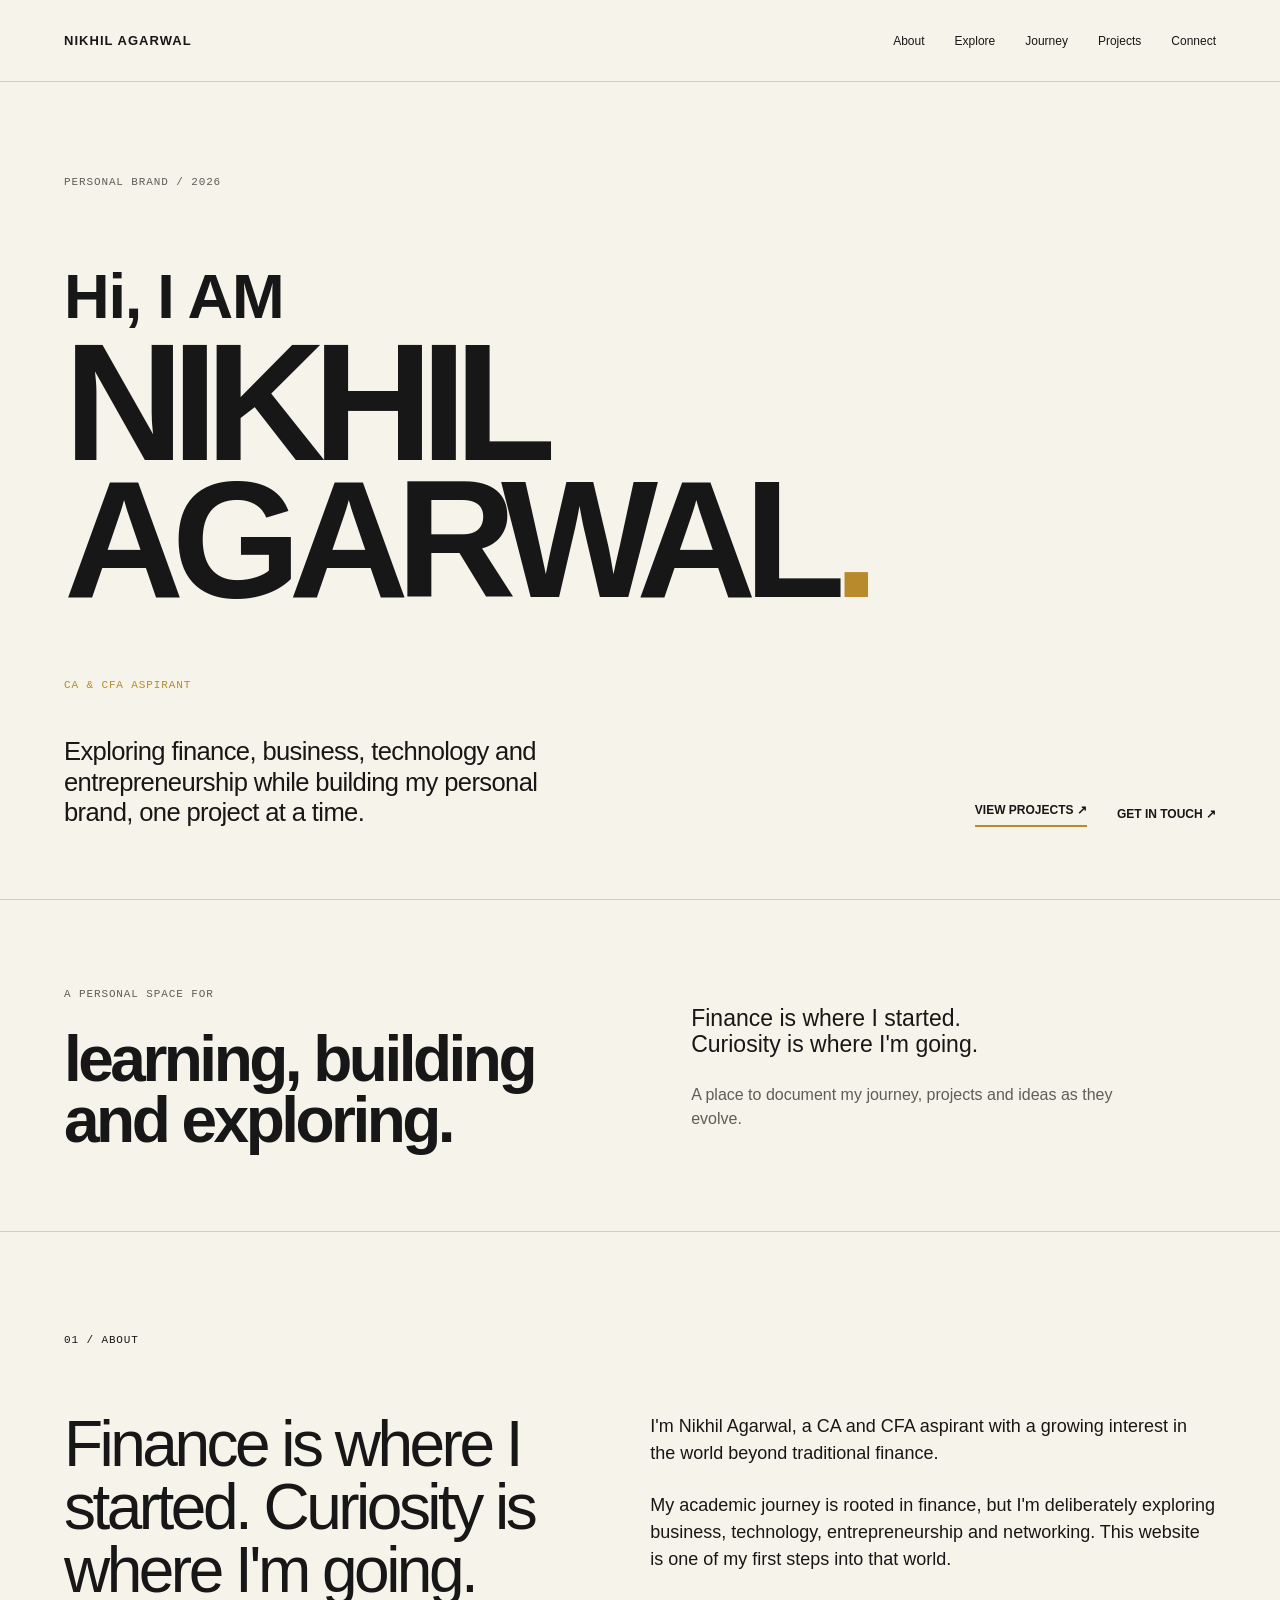
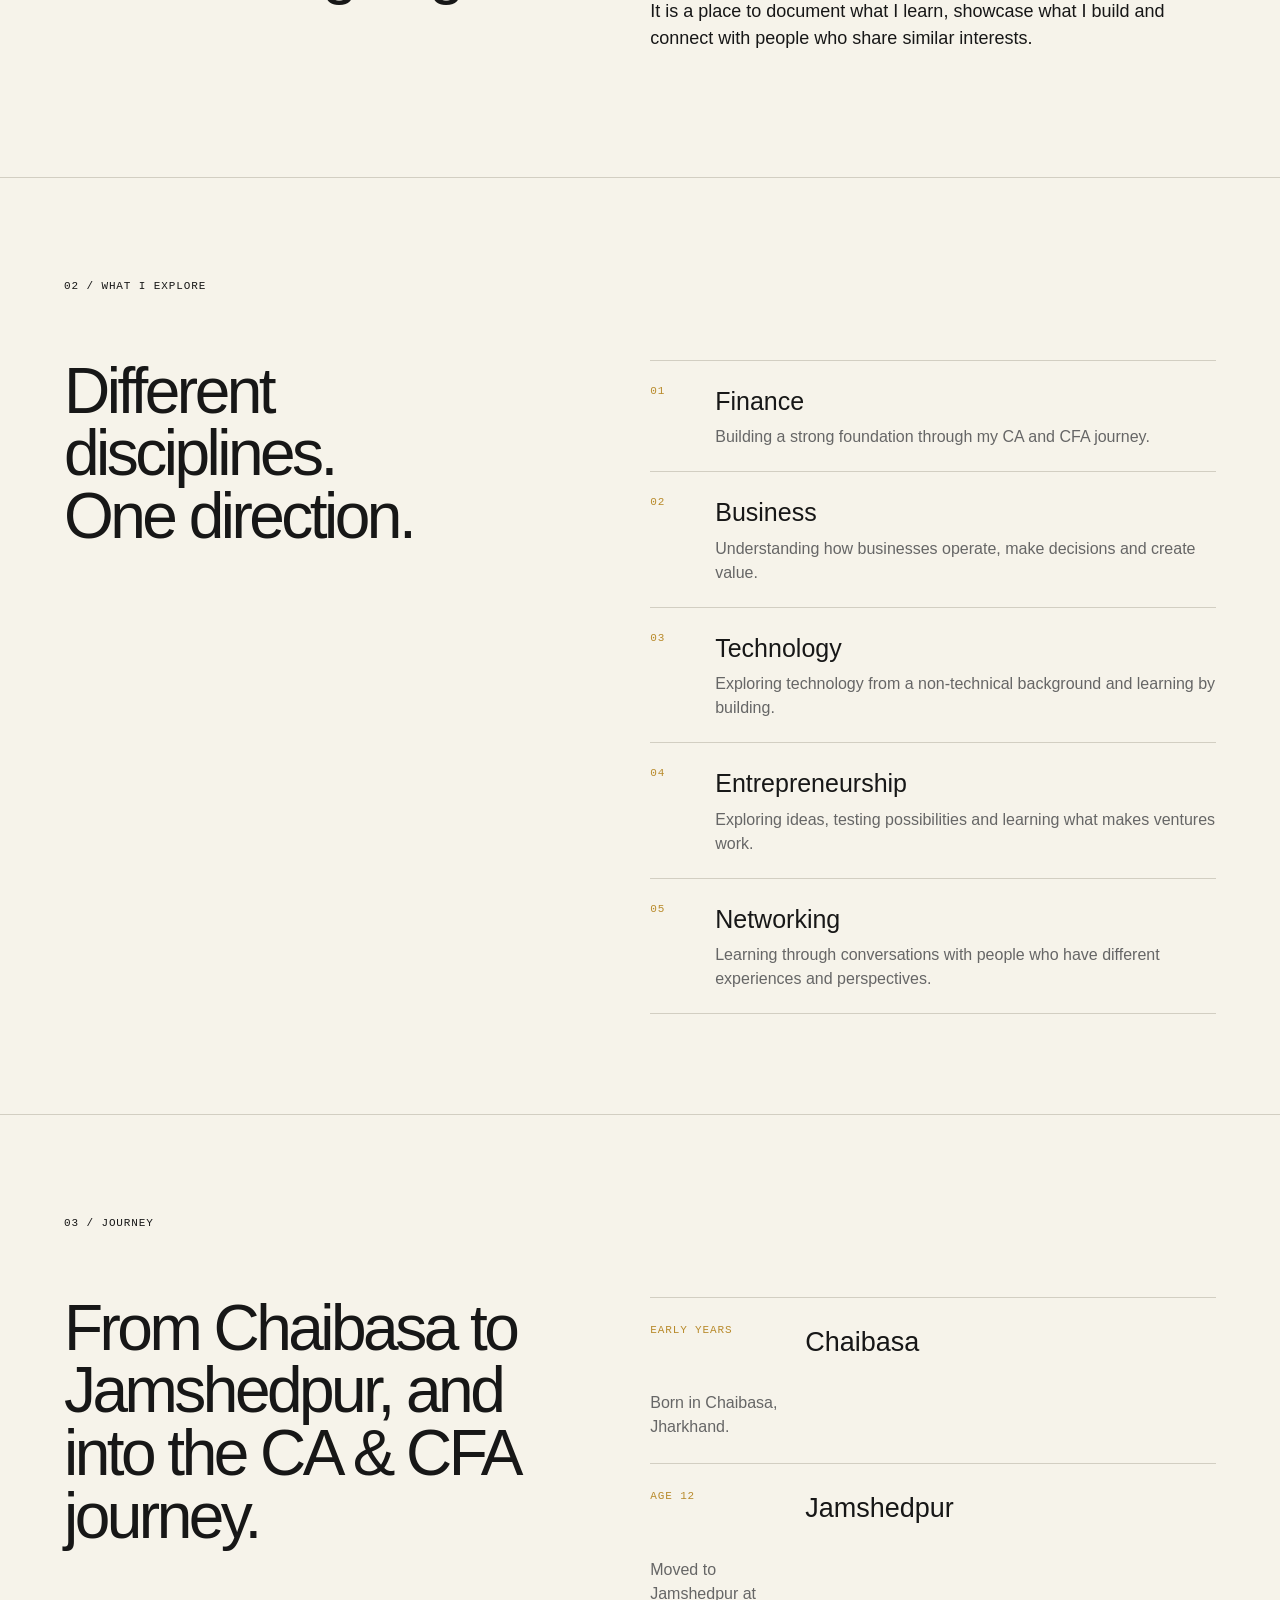
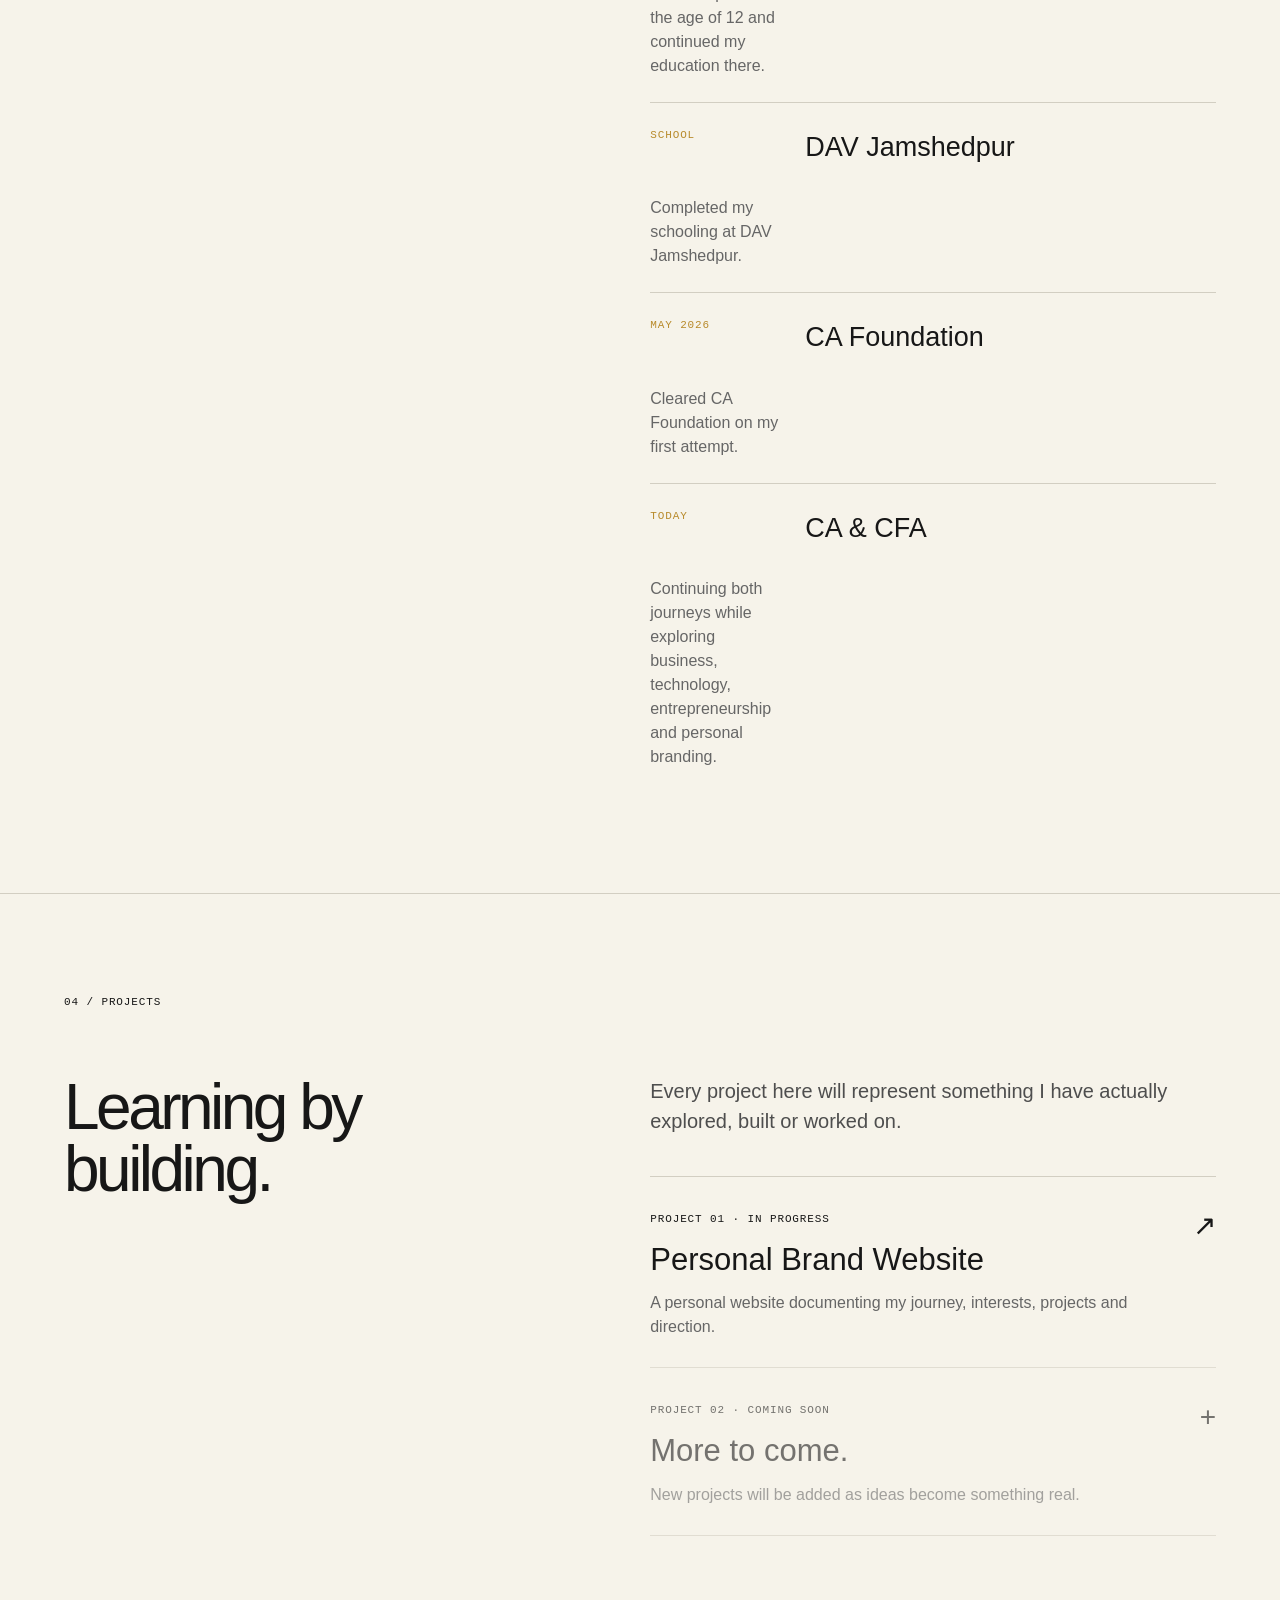
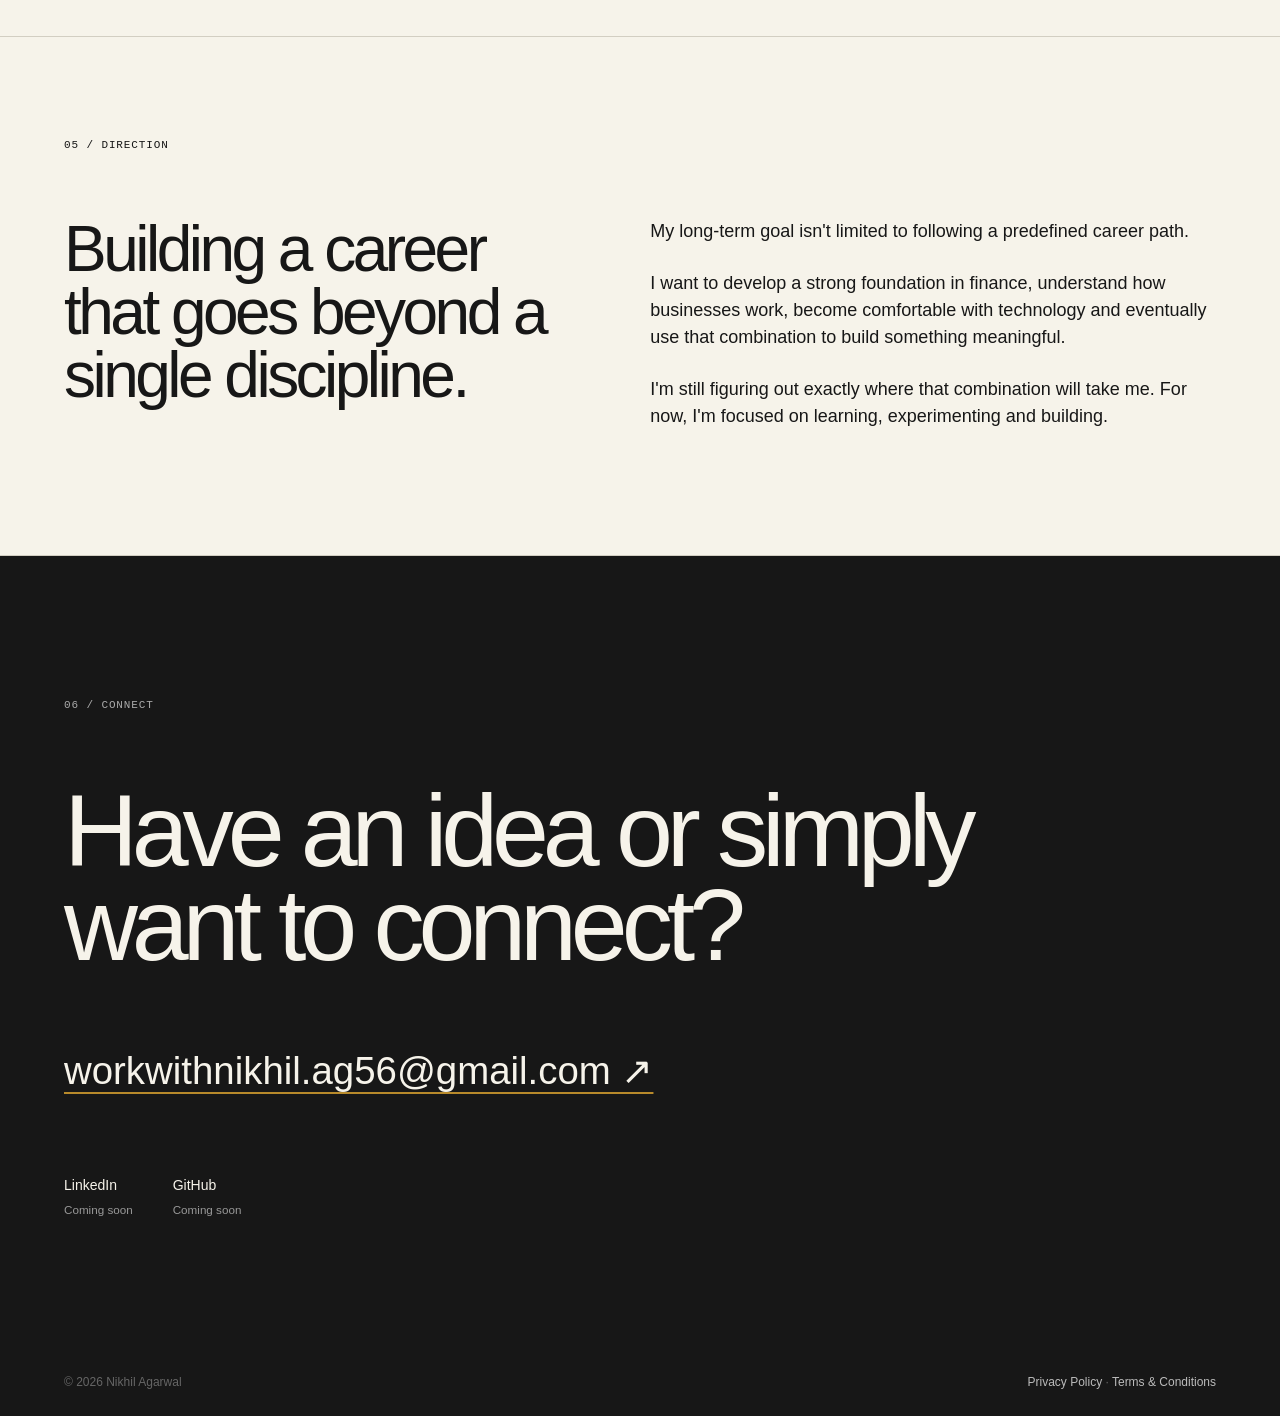
==== index.html @ ed39f783 "Add files via upload Add website files" ====
<!doctype html>
<html lang="en">
<head>
<meta charset="utf-8">
<meta name="viewport" content="width=device-width, initial-scale=1">
<meta name="description" content="Nikhil Agarwal, CA and CFA aspirant exploring finance, business, technology and entrepreneurship.">
<title>Nikhil Agarwal | CA & CFA Aspirant</title>
<link rel="icon" href="favicon.svg" type="image/svg+xml">
<link rel="stylesheet" href="styles.css">
</head>
<body>
<header class="nav">
<a class="logo" href="#top">NIKHIL AGARWAL</a>
<nav><a href="#about">About</a><a href="#explore">Explore</a><a href="#journey">Journey</a><a href="#projects">Projects</a><a href="#contact">Connect</a></nav>
</header>

<main id="top">
<section class="hero">
<p class="kicker">PERSONAL BRAND / 2026</p>
<h1><span class="small">Hi, I AM</span>NIKHIL<br>AGARWAL<span class="period">.</span></h1>
<p class="role">CA & CFA ASPIRANT</p>
<div class="hero-bottom">
<p>Exploring finance, business, technology and entrepreneurship while building my personal brand, one project at a time.</p>
<div class="hero-links"><a class="text-button" href="#projects">VIEW PROJECTS ↗</a><a class="arrow-link" href="#contact">GET IN TOUCH ↗</a></div>
</div>
</section>

<section class="intro-strip">
<div><span>A PERSONAL SPACE FOR</span><h2>learning, building<br>and exploring.</h2></div>
<div><h3>Finance is where I started.<br>Curiosity is where I'm going.</h3><p>A place to document my journey, projects and ideas as they evolve.</p></div>
</section>

<section class="section" id="about">
<div class="section-no">01 / ABOUT</div>
<div class="section-grid"><h2>Finance is where I started. Curiosity is where I'm going.</h2>
<div class="copy"><p>I'm Nikhil Agarwal, a CA and CFA aspirant with a growing interest in the world beyond traditional finance.</p><p>My academic journey is rooted in finance, but I'm deliberately exploring business, technology, entrepreneurship and networking. This website is one of my first steps into that world.</p><p>It is a place to document what I learn, showcase what I build and connect with people who share similar interests.</p></div></div>
</section>

<section class="section" id="explore">
<div class="section-no">02 / WHAT I EXPLORE</div>
<div class="section-grid"><h2>Different disciplines.<br>One direction.</h2>
<div class="explore-list">
<article><span>01</span><div><h3>Finance</h3><p>Building a strong foundation through my CA and CFA journey.</p></div></article>
<article><span>02</span><div><h3>Business</h3><p>Understanding how businesses operate, make decisions and create value.</p></div></article>
<article><span>03</span><div><h3>Technology</h3><p>Exploring technology from a non-technical background and learning by building.</p></div></article>
<article><span>04</span><div><h3>Entrepreneurship</h3><p>Exploring ideas, testing possibilities and learning what makes ventures work.</p></div></article>
<article><span>05</span><div><h3>Networking</h3><p>Learning through conversations with people who have different experiences and perspectives.</p></div></article>
</div></div>
</section>

<section class="section" id="journey">
<div class="section-no">03 / JOURNEY</div>
<div class="section-grid"><h2>From Chaibasa to Jamshedpur, and into the CA & CFA journey.</h2>
<div class="timeline">
<div><span>EARLY YEARS</span><h3>Chaibasa</h3><p>Born in Chaibasa, Jharkhand.</p></div>
<div><span>AGE 12</span><h3>Jamshedpur</h3><p>Moved to Jamshedpur at the age of 12 and continued my education there.</p></div>
<div><span>SCHOOL</span><h3>DAV Jamshedpur</h3><p>Completed my schooling at DAV Jamshedpur.</p></div>
<div><span>MAY 2026</span><h3>CA Foundation</h3><p>Cleared CA Foundation on my first attempt.</p></div>
<div><span>TODAY</span><h3>CA & CFA</h3><p>Continuing both journeys while exploring business, technology, entrepreneurship and personal branding.</p></div>
</div></div>
</section>

<section class="section" id="projects">
<div class="section-no">04 / PROJECTS</div>
<div class="section-grid"><h2>Learning by building.</h2>
<div><p class="lead">Every project here will represent something I have actually explored, built or worked on.</p>
<a class="project" href="#contact"><div><span>PROJECT 01 · IN PROGRESS</span><h3>Personal Brand Website</h3><p>A personal website documenting my journey, interests, projects and direction.</p></div><strong>↗</strong></a>
<div class="project muted"><div><span>PROJECT 02 · COMING SOON</span><h3>More to come.</h3><p>New projects will be added as ideas become something real.</p></div><strong>+</strong></div>
</div></div>
</section>

<section class="section" id="direction">
<div class="section-no">05 / DIRECTION</div>
<div class="section-grid"><h2>Building a career that goes beyond a single discipline.</h2>
<div class="copy"><p>My long-term goal isn't limited to following a predefined career path.</p><p>I want to develop a strong foundation in finance, understand how businesses work, become comfortable with technology and eventually use that combination to build something meaningful.</p><p>I'm still figuring out exactly where that combination will take me. For now, I'm focused on learning, experimenting and building.</p></div></div>
</section>

<section class="contact" id="contact">
<p class="section-no">06 / CONNECT</p>
<h2>Have an idea or simply want to connect?</h2>
<a class="email" href="mailto:workwithnikhil.ag56@gmail.com">workwithnikhil.ag56@gmail.com ↗</a>
<div class="socials"><span>LinkedIn <small>Coming soon</small></span><span>GitHub <small>Coming soon</small></span></div>
</section>
</main>

<footer><span>© 2026 Nikhil Agarwal</span><span><a href="privacy.html">Privacy Policy</a> · <a href="terms.html">Terms & Conditions</a></span></footer>
</body></html>
---- styles.css ----
*{box-sizing:border-box}html{scroll-behavior:smooth}body{margin:0;background:#f6f3ea;color:#171717;font-family:Arial,Helvetica,sans-serif;line-height:1.5}.nav{height:82px;border-bottom:1px solid #d2cec2;display:flex;align-items:center;justify-content:space-between;padding:0 5vw;position:sticky;top:0;background:rgba(246,243,234,.96);z-index:10}.logo{font-size:13px;font-weight:700;letter-spacing:.08em;color:#171717;text-decoration:none}.nav nav{display:flex;gap:30px}.nav nav a{color:#171717;text-decoration:none;font-size:12px}.nav nav a:hover,.arrow-link:hover,footer a:hover{text-decoration:underline;text-underline-offset:4px}.hero{min-height:calc(100vh - 82px);padding:9vh 5vw 8vh;display:flex;flex-direction:column;justify-content:space-between;border-bottom:1px solid #d2cec2}.kicker,.section-no,.project span,.timeline span,.explore-list article>span,.role,.intro-strip span{font-family:"Courier New",monospace;font-size:11px;letter-spacing:.08em}.kicker{color:#5f5d57}.hero h1{font-size:clamp(72px,13vw,180px);line-height:.82;letter-spacing:-.075em;font-weight:700;margin:5vh 0}.hero h1 .small{display:block;font-size:.38em;letter-spacing:-.02em;margin-bottom:.18em}.period{color:#b88a2b}.role{color:#b88a2b;margin:0 0 18px}.hero-bottom{display:grid;grid-template-columns:1fr 1fr;gap:8vw;align-items:end}.hero-bottom>p{font-size:clamp(18px,2vw,26px);line-height:1.18;max-width:650px;margin:0;letter-spacing:-.025em}.hero-links{display:flex;gap:30px;align-items:center;justify-content:flex-end}.text-button{color:#171717;text-decoration:none;font-size:12px;font-weight:700;border-bottom:2px solid #b88a2b;padding-bottom:6px}.arrow-link{color:#171717;text-decoration:none;font-size:12px;font-weight:700}.intro-strip{display:grid;grid-template-columns:1fr 1fr;gap:8vw;padding:80px 5vw;border-bottom:1px solid #d2cec2}.intro-strip span{color:#5f5d57}.intro-strip h2{font-size:clamp(42px,5vw,68px);line-height:.95;letter-spacing:-.055em;font-weight:600;margin:25px 0 0}.intro-strip h3{font-size:23px;line-height:1.15;font-weight:500;margin:25px 0}.intro-strip p{max-width:450px;color:#5f5d57}.section{padding:100px 5vw;border-bottom:1px solid #d2cec2}.section-grid{display:grid;grid-template-columns:42% 1fr;gap:8vw;margin-top:65px}.section h2{font-size:clamp(36px,5vw,70px);line-height:.98;letter-spacing:-.055em;font-weight:500;margin:0}.copy{max-width:620px;font-size:18px}.copy p{margin:0 0 25px}.explore-list article{display:grid;grid-template-columns:45px 1fr;gap:20px;padding:22px 0;border-top:1px solid #d2cec2}.explore-list article:last-child{border-bottom:1px solid #d2cec2}.explore-list article>span,.timeline span{color:#b88a2b}.explore-list h3{font-size:25px;margin:0 0 5px;font-weight:500}.explore-list p{margin:0;color:#666}.timeline>div{display:grid;grid-template-columns:130px 1fr;gap:25px;border-top:1px solid #d2cec2;padding:24px 0}.timeline h3{margin:0;font-size:27px;font-weight:500}.timeline p{margin:4px 0 0;color:#666}.lead{font-size:20px;max-width:600px;margin:0 0 40px;color:#4e4e4e}.project{display:flex;justify-content:space-between;gap:30px;border-top:1px solid #d2cec2;padding:28px 0;text-decoration:none;color:#171717}.project h3{font-size:31px;font-weight:500;margin:8px 0}.project p{margin:0;color:#666}.project strong{font-size:28px;font-weight:400}.project.muted{opacity:.58;border-bottom:1px solid #d2cec2}.contact{padding:130px 5vw;background:#171717;color:#f6f3ea}.contact .section-no{color:#aaa}.contact h2{font-size:clamp(48px,8vw,115px);line-height:.92;letter-spacing:-.06em;font-weight:500;max-width:1000px;margin:70px 0}.email{font-size:clamp(22px,3vw,42px);color:#f6f3ea;text-decoration:underline;text-decoration-color:#b88a2b;text-decoration-thickness:2px;text-underline-offset:8px}.socials{display:flex;gap:40px;margin-top:75px}.socials span{font-size:14px}.socials small{display:block;color:#999;margin-top:5px}footer{display:flex;justify-content:space-between;padding:25px 5vw;font-size:12px;color:#666;background:#171717}footer a{color:#bbb;text-decoration:none}@media(max-width:800px){.nav{min-height:70px;height:auto;padding:20px 5vw}.nav nav{display:none}.hero{min-height:calc(100vh - 70px);padding-top:8vh}.hero h1{font-size:clamp(62px,18vw,120px);margin:7vh 0}.hero-bottom,.intro-strip,.section-grid{grid-template-columns:1fr;gap:45px}.hero-links{justify-content:flex-start}.section{padding:75px 5vw}.section-grid{margin-top:45px}.timeline>div{grid-template-columns:95px 1fr;gap:15px}.contact{padding:90px 5vw}.socials{flex-wrap:wrap}footer{display:block;line-height:2.3}footer span:last-child{display:block}}
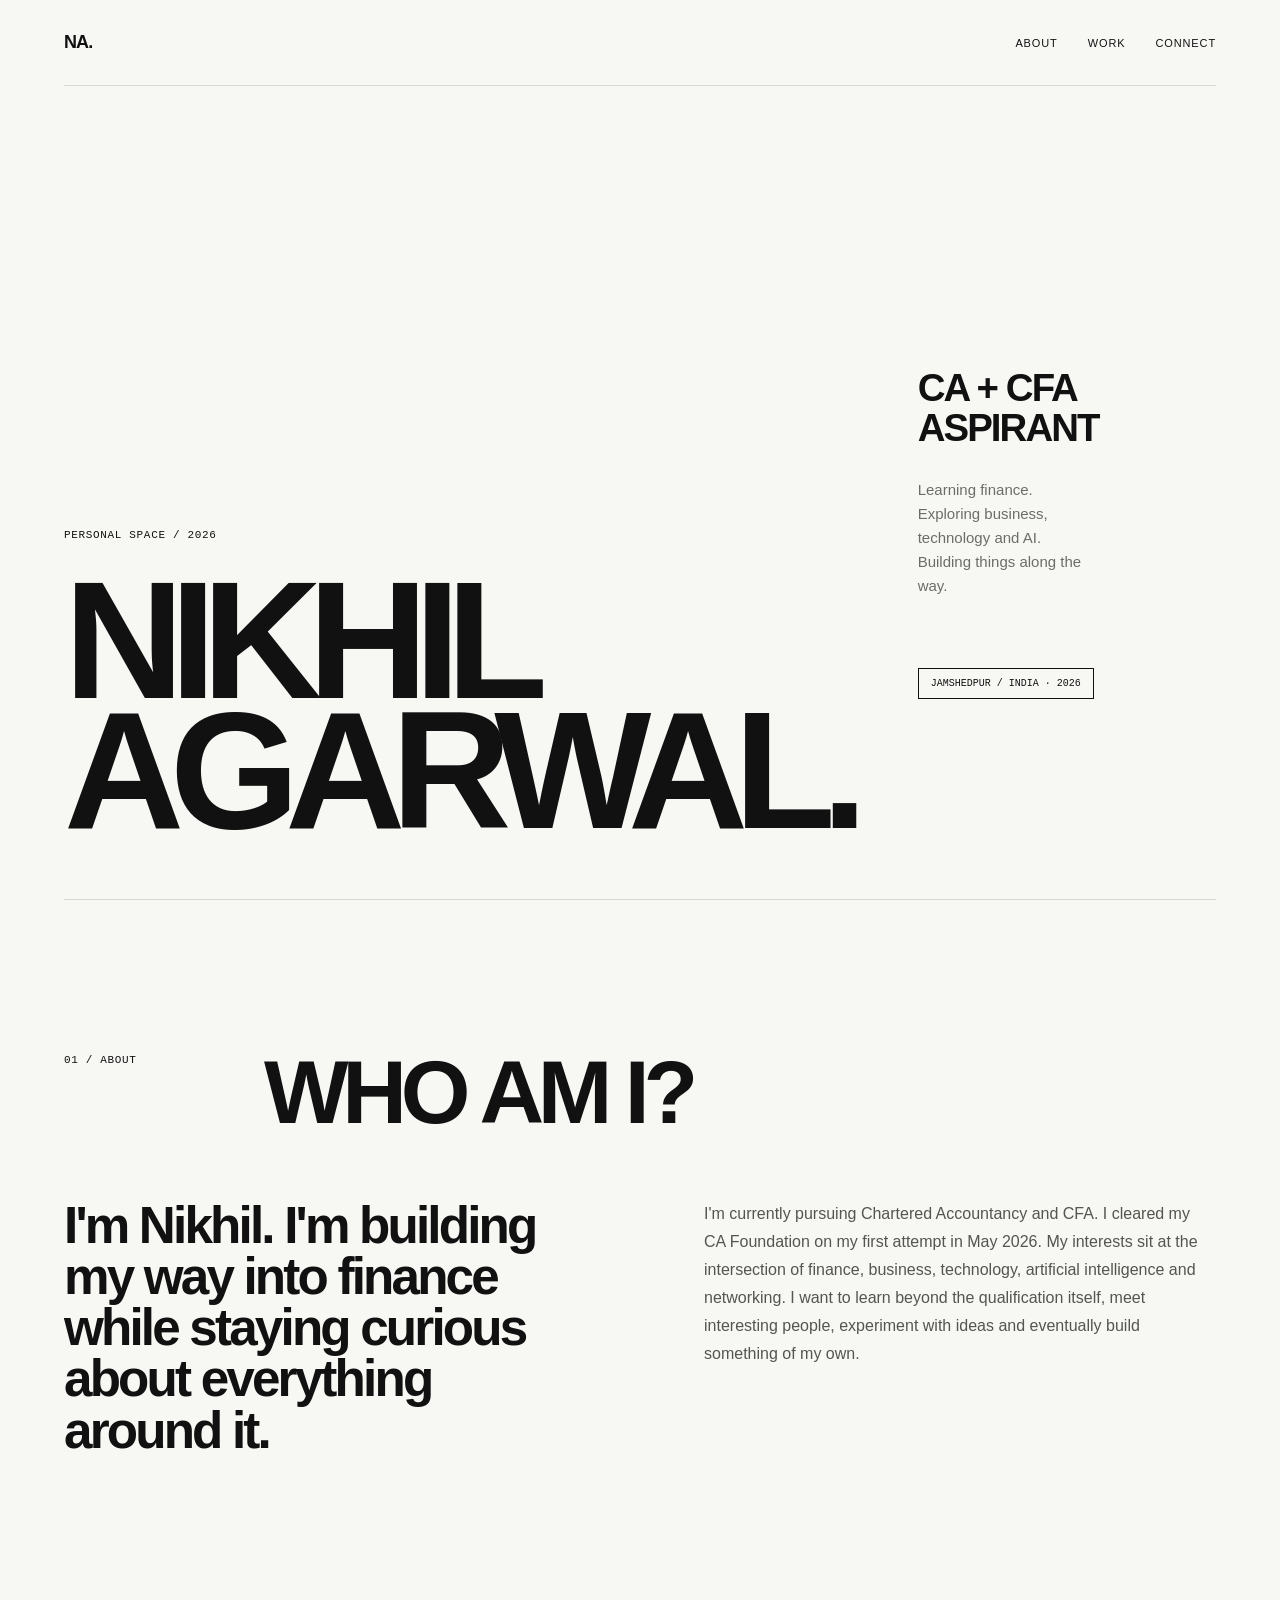
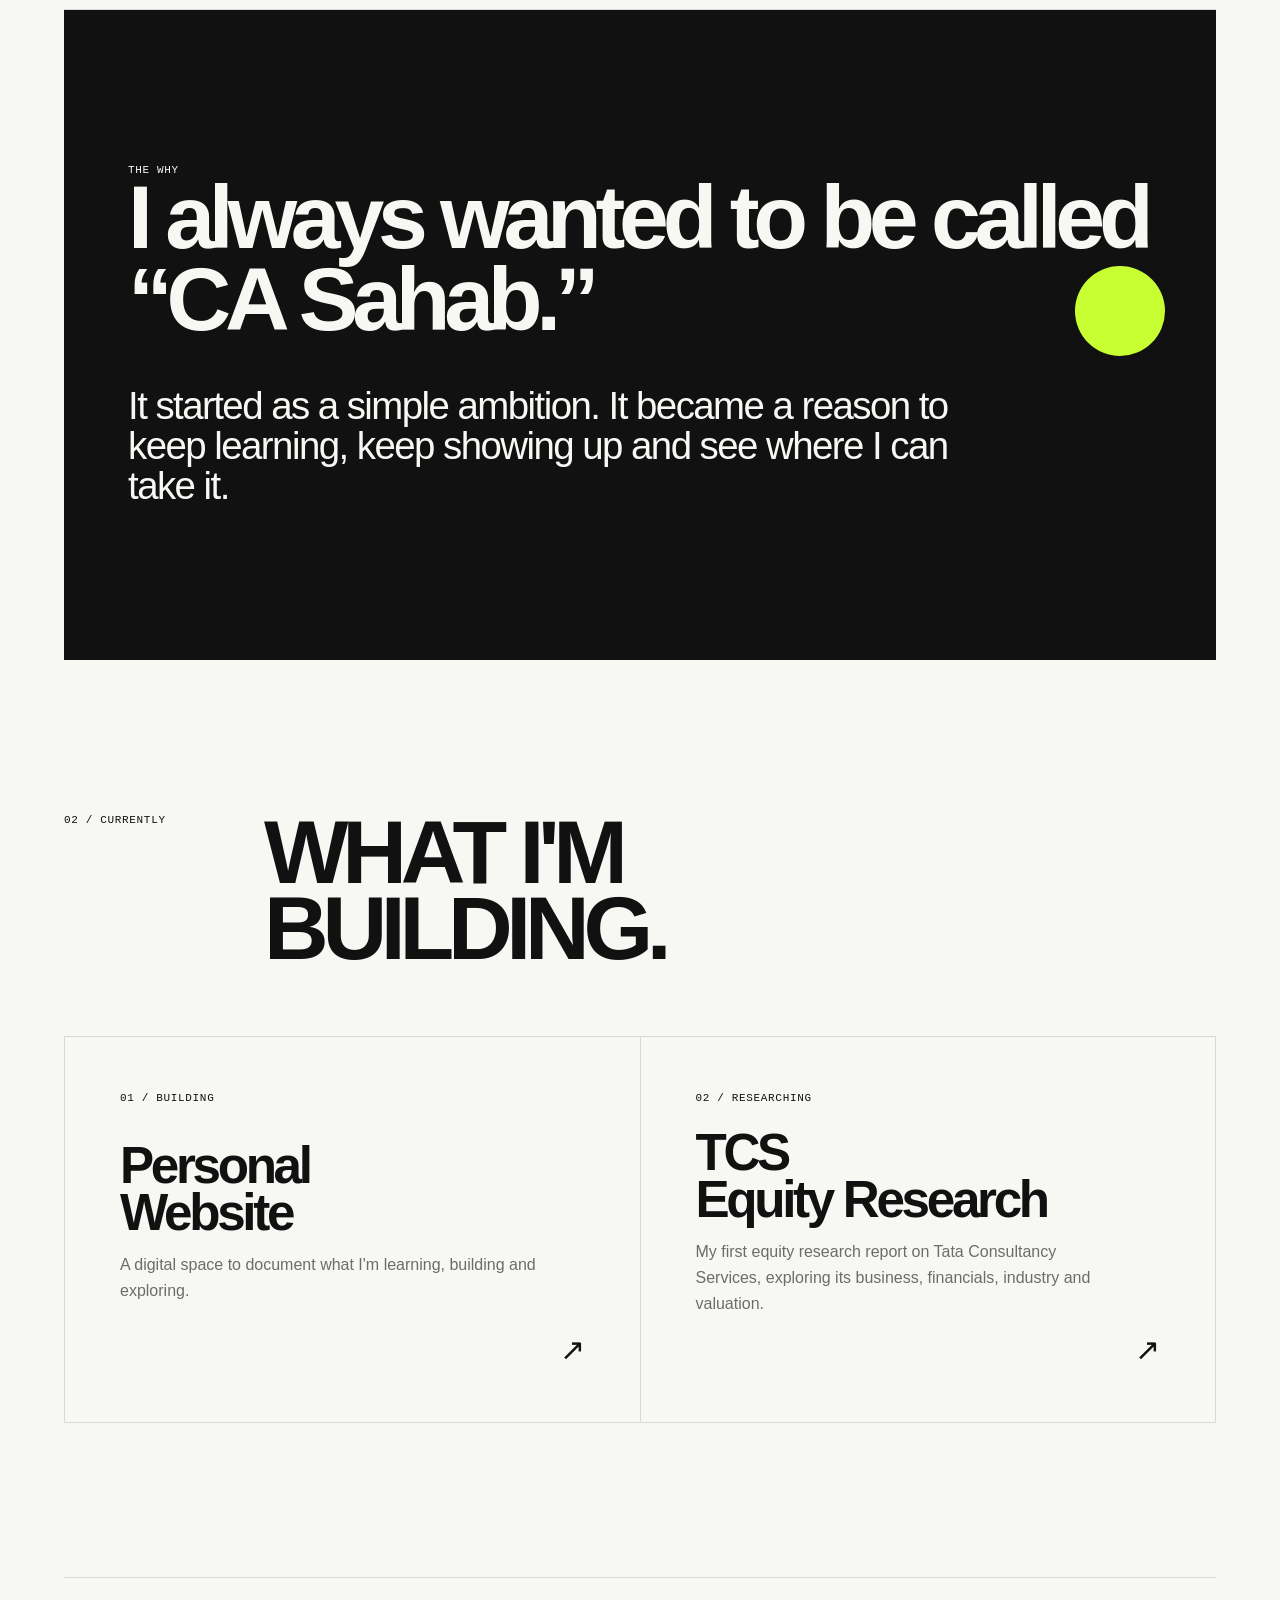
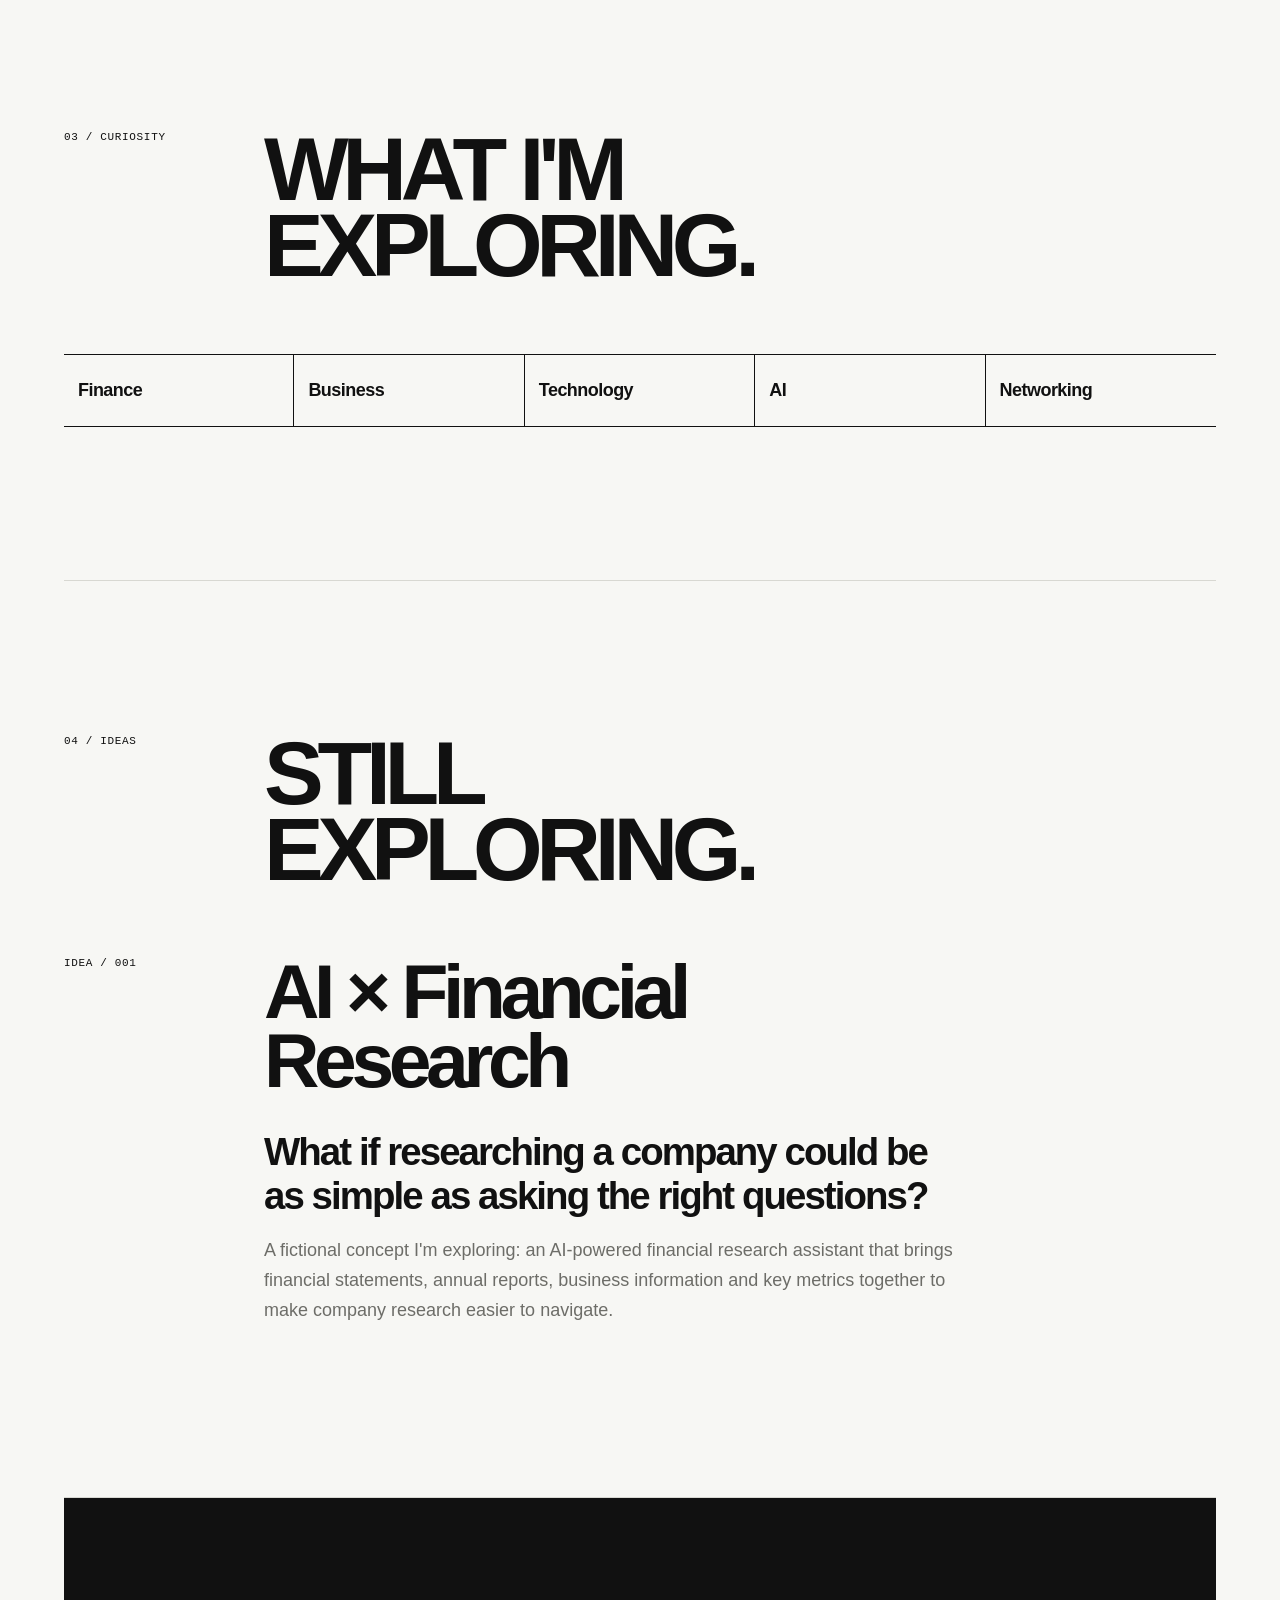
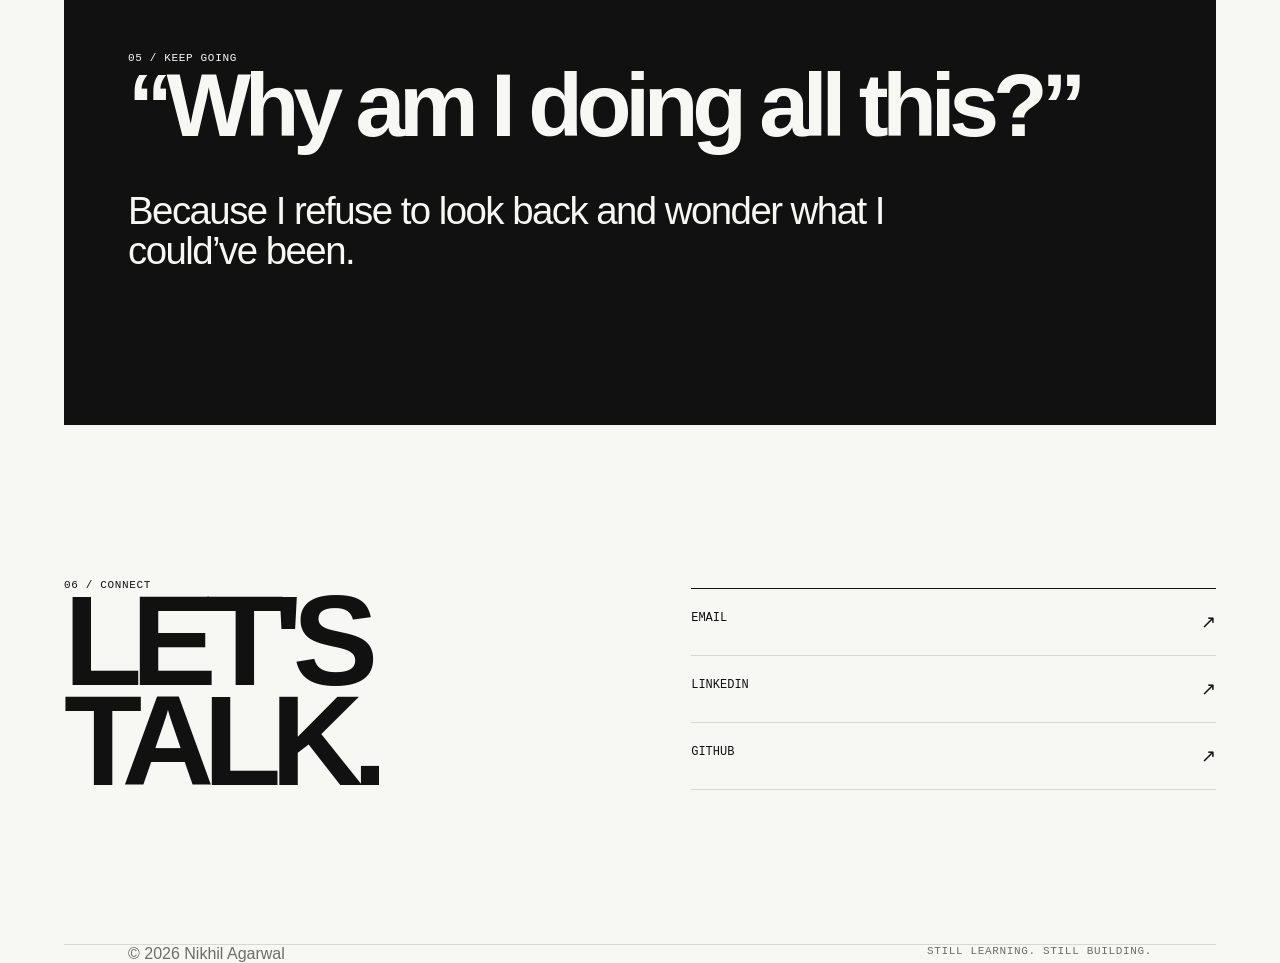
==== commit 8ec6a8e3: "Rename index-4.html to index.html" ====
--- a/index.html
+++ b/index.html
@@ -3,85 +3,117 @@
 <head>
 <meta charset="utf-8">
 <meta name="viewport" content="width=device-width, initial-scale=1">
-<meta name="description" content="Nikhil Agarwal, CA and CFA aspirant exploring finance, business, technology and entrepreneurship.">
-<title>Nikhil Agarwal | CA & CFA Aspirant</title>
-<link rel="icon" href="favicon.svg" type="image/svg+xml">
-<link rel="stylesheet" href="styles.css">
+<meta name="description" content="Nikhil Agarwal — CA & CFA aspirant exploring finance, business, technology and AI.">
+<title>Nikhil Agarwal — CA & CFA Aspirant</title>
+<style>
+:root{--bg:#f7f7f4;--ink:#111;--muted:#6d6d68;--line:#d8d8d2;--accent:#c7ff32;--max:1380px}
+*{box-sizing:border-box}html{scroll-behavior:smooth}body{margin:0;background:var(--bg);color:var(--ink);font-family:Arial,Helvetica,sans-serif}
+a{color:inherit;text-decoration:none}.wrap{max-width:var(--max);margin:auto;padding:0 5vw}
+.mono{font-family:"Courier New",monospace;text-transform:uppercase;letter-spacing:.06em;font-size:11px}
+header{height:86px;display:flex;align-items:center;justify-content:space-between;border-bottom:1px solid var(--line)}
+.logo{font-weight:800;letter-spacing:-.05em;font-size:18px}.nav{display:flex;gap:30px}.nav a{font-size:11px;text-transform:uppercase;letter-spacing:.08em}
+.hero{min-height:calc(100vh - 86px);display:grid;grid-template-columns:1.35fr .65fr;align-items:end;padding:9vh 0 7vh;border-bottom:1px solid var(--line)}
+.kicker{margin-bottom:35px}.hero h1{font-size:clamp(70px,13vw,190px);line-height:.78;letter-spacing:-.085em;margin:0;font-weight:800}
+.hero-right{align-self:center;padding:5vw 0 0 5vw}.hero-right .role{font-size:clamp(22px,3vw,44px);line-height:1.05;font-weight:700;letter-spacing:-.05em;margin-bottom:30px}
+.hero-right p{max-width:370px;color:var(--muted);line-height:1.6;font-size:15px}.stamp{margin-top:55px;display:inline-block;border:1px solid var(--ink);padding:9px 12px;font-family:"Courier New",monospace;font-size:10px}
+.section{padding:12vw 0;border-bottom:1px solid var(--line)}.section-head{display:grid;grid-template-columns:160px 1fr;gap:40px;margin-bottom:70px}.section-head h2{font-size:clamp(45px,7vw,100px);line-height:.85;letter-spacing:-.07em;margin:0}
+.about-grid{display:grid;grid-template-columns:1fr 1fr;gap:10vw}.about-lead{font-size:clamp(30px,4vw,58px);line-height:1;letter-spacing:-.055em;font-weight:700}.body{max-width:510px;color:#55554f;font-size:16px;line-height:1.75}
+.quote{padding:12vw 0;background:var(--ink);color:var(--bg);position:relative;overflow:hidden}.quote .wrap{position:relative}.quote .q{font-size:clamp(42px,7vw,100px);line-height:.92;letter-spacing:-.07em;font-weight:800;max-width:1100px}.quote .answer{margin-top:45px;font-size:clamp(22px,3vw,42px);line-height:1.05;letter-spacing:-.04em;max-width:850px}.quote .mark{position:absolute;right:4vw;top:8vw;width:90px;height:90px;background:var(--accent);border-radius:50%}
+.current{display:grid;grid-template-columns:1fr 1fr;gap:1px;background:var(--line);border:1px solid var(--line)}.item{background:var(--bg);padding:55px;min-height:330px;display:flex;flex-direction:column;justify-content:space-between}.item .num{font-size:12px}.item h3{font-size:clamp(35px,4vw,62px);line-height:.92;letter-spacing:-.065em;margin:25px 0 15px}.item p{color:var(--muted);max-width:420px;line-height:1.6}.arrow{font-size:30px;align-self:flex-end}
+.explore-grid{display:grid;grid-template-columns:repeat(5,1fr);border-top:1px solid var(--ink);border-bottom:1px solid var(--ink)}.explore-grid div{padding:25px 14px;border-right:1px solid var(--ink);font-weight:700;font-size:18px;letter-spacing:-.03em}.explore-grid div:last-child{border-right:0}
+.idea{display:grid;grid-template-columns:150px 1fr;gap:50px}.idea h3{font-size:clamp(42px,6vw,85px);line-height:.9;letter-spacing:-.07em;margin:0 0 35px}.idea p{font-size:18px;line-height:1.65;color:var(--muted);max-width:700px}.idea-question{font-size:clamp(25px,3vw,42px);font-weight:700;letter-spacing:-.05em;max-width:700px}
+.connect{display:grid;grid-template-columns:1fr 1fr;gap:8vw;align-items:end}.connect h2{font-size:clamp(60px,10vw,145px);line-height:.78;letter-spacing:-.085em;margin:0}.links{display:flex;flex-direction:column;border-top:1px solid var(--ink)}.links a{padding:22px 0;border-bottom:1px solid var(--line);display:flex;justify-content:space-between;text-transform:uppercase;font-family:"Courier New",monospace;font-size:12px}.links a span:last-child{font-size:18px}
+footer{padding:30px 0;display:flex;justify-content:space-between;color:var(--muted)}
+@media(max-width:800px){.nav{gap:13px}.nav a:nth-child(2){display:none}.hero{grid-template-columns:1fr;min-height:auto;padding:13vh 0 10vh}.hero-right{padding:70px 0 0}.section-head,.about-grid,.current,.connect,.idea{grid-template-columns:1fr;gap:35px}.section-head{margin-bottom:45px}.explore-grid{grid-template-columns:1fr 1fr}.explore-grid div:nth-child(2n){border-right:0}.item{min-height:280px;padding:35px}.quote .mark{width:50px;height:50px}.connect h2{margin-bottom:40px}footer{font-size:10px}}
+</style>
 </head>
 <body>
-<header class="nav">
-<a class="logo" href="#top">NIKHIL AGARWAL</a>
-<nav><a href="#about">About</a><a href="#explore">Explore</a><a href="#journey">Journey</a><a href="#projects">Projects</a><a href="#contact">Connect</a></nav>
+<div class="wrap">
+<header>
+<a class="logo" href="#">NA.</a>
+<nav class="nav">
+<a href="#about">About</a><a href="#work">Work</a><a href="#connect">Connect</a>
+</nav>
 </header>
 
-<main id="top">
+<main>
 <section class="hero">
-<p class="kicker">PERSONAL BRAND / 2026</p>
-<h1><span class="small">Hi, I AM</span>NIKHIL<br>AGARWAL<span class="period">.</span></h1>
-<p class="role">CA & CFA ASPIRANT</p>
-<div class="hero-bottom">
-<p>Exploring finance, business, technology and entrepreneurship while building my personal brand, one project at a time.</p>
-<div class="hero-links"><a class="text-button" href="#projects">VIEW PROJECTS ↗</a><a class="arrow-link" href="#contact">GET IN TOUCH ↗</a></div>
+<div>
+<div class="mono kicker">Personal space / 2026</div>
+<h1>NIKHIL<br>AGARWAL.</h1>
+</div>
+<div class="hero-right">
+<div class="role">CA + CFA<br>ASPIRANT</div>
+<p>Learning finance. Exploring business, technology and AI. Building things along the way.</p>
+<span class="stamp">JAMSHEDPUR / INDIA · 2026</span>
 </div>
 </section>
 
-<section class="intro-strip">
-<div><span>A PERSONAL SPACE FOR</span><h2>learning, building<br>and exploring.</h2></div>
-<div><h3>Finance is where I started.<br>Curiosity is where I'm going.</h3><p>A place to document my journey, projects and ideas as they evolve.</p></div>
+<section class="section" id="about">
+<div class="section-head"><div class="mono">01 / About</div><h2>WHO AM I?</h2></div>
+<div class="about-grid">
+<div class="about-lead">I'm Nikhil. I'm building my way into finance while staying curious about everything around it.</div>
+<div class="body">I'm currently pursuing Chartered Accountancy and CFA. I cleared my CA Foundation on my first attempt in May 2026. My interests sit at the intersection of finance, business, technology, artificial intelligence and networking. I want to learn beyond the qualification itself, meet interesting people, experiment with ideas and eventually build something of my own.</div>
+</div>
 </section>
 
-<section class="section" id="about">
-<div class="section-no">01 / ABOUT</div>
-<div class="section-grid"><h2>Finance is where I started. Curiosity is where I'm going.</h2>
-<div class="copy"><p>I'm Nikhil Agarwal, a CA and CFA aspirant with a growing interest in the world beyond traditional finance.</p><p>My academic journey is rooted in finance, but I'm deliberately exploring business, technology, entrepreneurship and networking. This website is one of my first steps into that world.</p><p>It is a place to document what I learn, showcase what I build and connect with people who share similar interests.</p></div></div>
+<section class="quote">
+<div class="wrap">
+<div class="mono">The why</div>
+<div class="q">I always wanted to be called “CA Sahab.”</div>
+<div class="answer">It started as a simple ambition. It became a reason to keep learning, keep showing up and see where I can take it.</div>
+<div class="mark"></div>
+</div>
 </section>
 
-<section class="section" id="explore">
-<div class="section-no">02 / WHAT I EXPLORE</div>
-<div class="section-grid"><h2>Different disciplines.<br>One direction.</h2>
-<div class="explore-list">
-<article><span>01</span><div><h3>Finance</h3><p>Building a strong foundation through my CA and CFA journey.</p></div></article>
-<article><span>02</span><div><h3>Business</h3><p>Understanding how businesses operate, make decisions and create value.</p></div></article>
-<article><span>03</span><div><h3>Technology</h3><p>Exploring technology from a non-technical background and learning by building.</p></div></article>
-<article><span>04</span><div><h3>Entrepreneurship</h3><p>Exploring ideas, testing possibilities and learning what makes ventures work.</p></div></article>
-<article><span>05</span><div><h3>Networking</h3><p>Learning through conversations with people who have different experiences and perspectives.</p></div></article>
-</div></div>
+<section class="section" id="work">
+<div class="section-head"><div class="mono">02 / Currently</div><h2>WHAT I'M<br>BUILDING.</h2></div>
+<div class="current">
+<article class="item"><div class="mono">01 / Building</div><div><h3>Personal<br>Website</h3><p>A digital space to document what I'm learning, building and exploring.</p></div><div class="arrow">↗</div></article>
+<article class="item"><div class="mono">02 / Researching</div><div><h3>TCS<br>Equity Research</h3><p>My first equity research report on Tata Consultancy Services, exploring its business, financials, industry and valuation.</p></div><div class="arrow">↗</div></article>
+</div>
 </section>
 
-<section class="section" id="journey">
-<div class="section-no">03 / JOURNEY</div>
-<div class="section-grid"><h2>From Chaibasa to Jamshedpur, and into the CA & CFA journey.</h2>
-<div class="timeline">
-<div><span>EARLY YEARS</span><h3>Chaibasa</h3><p>Born in Chaibasa, Jharkhand.</p></div>
-<div><span>AGE 12</span><h3>Jamshedpur</h3><p>Moved to Jamshedpur at the age of 12 and continued my education there.</p></div>
-<div><span>SCHOOL</span><h3>DAV Jamshedpur</h3><p>Completed my schooling at DAV Jamshedpur.</p></div>
-<div><span>MAY 2026</span><h3>CA Foundation</h3><p>Cleared CA Foundation on my first attempt.</p></div>
-<div><span>TODAY</span><h3>CA & CFA</h3><p>Continuing both journeys while exploring business, technology, entrepreneurship and personal branding.</p></div>
-</div></div>
+<section class="section">
+<div class="section-head"><div class="mono">03 / Curiosity</div><h2>WHAT I'M<br>EXPLORING.</h2></div>
+<div class="explore-grid">
+<div>Finance</div><div>Business</div><div>Technology</div><div>AI</div><div>Networking</div>
+</div>
 </section>
 
-<section class="section" id="projects">
-<div class="section-no">04 / PROJECTS</div>
-<div class="section-grid"><h2>Learning by building.</h2>
-<div><p class="lead">Every project here will represent something I have actually explored, built or worked on.</p>
-<a class="project" href="#contact"><div><span>PROJECT 01 · IN PROGRESS</span><h3>Personal Brand Website</h3><p>A personal website documenting my journey, interests, projects and direction.</p></div><strong>↗</strong></a>
-<div class="project muted"><div><span>PROJECT 02 · COMING SOON</span><h3>More to come.</h3><p>New projects will be added as ideas become something real.</p></div><strong>+</strong></div>
-</div></div>
+<section class="section">
+<div class="section-head"><div class="mono">04 / Ideas</div><h2>STILL<br>EXPLORING.</h2></div>
+<div class="idea">
+<div class="mono">Idea / 001</div>
+<div>
+<h3>AI × Financial<br>Research</h3>
+<div class="idea-question">What if researching a company could be as simple as asking the right questions?</div>
+<p>A fictional concept I'm exploring: an AI-powered financial research assistant that brings financial statements, annual reports, business information and key metrics together to make company research easier to navigate.</p>
+</div>
+</div>
 </section>
 
-<section class="section" id="direction">
-<div class="section-no">05 / DIRECTION</div>
-<div class="section-grid"><h2>Building a career that goes beyond a single discipline.</h2>
-<div class="copy"><p>My long-term goal isn't limited to following a predefined career path.</p><p>I want to develop a strong foundation in finance, understand how businesses work, become comfortable with technology and eventually use that combination to build something meaningful.</p><p>I'm still figuring out exactly where that combination will take me. For now, I'm focused on learning, experimenting and building.</p></div></div>
+<section class="quote">
+<div class="wrap">
+<div class="mono">05 / Keep going</div>
+<div class="q">“Why am I doing all this?”</div>
+<div class="answer">Because I refuse to look back and wonder what I could’ve been.</div>
+</div>
 </section>
 
-<section class="contact" id="contact">
-<p class="section-no">06 / CONNECT</p>
-<h2>Have an idea or simply want to connect?</h2>
-<a class="email" href="mailto:workwithnikhil.ag56@gmail.com">workwithnikhil.ag56@gmail.com ↗</a>
-<div class="socials"><span>LinkedIn <small>Coming soon</small></span><span>GitHub <small>Coming soon</small></span></div>
+<section class="section" id="connect">
+<div class="connect">
+<div><div class="mono">06 / Connect</div><h2>LET'S<br>TALK.</h2></div>
+<div class="links">
+<a href="mailto:workwithnikhil.ag56@gmail.com"><span>Email</span><span>↗</span></a>
+<a href="https://www.linkedin.com/in/nikhil-agarwal-59b425288" target="_blank" rel="noopener"><span>LinkedIn</span><span>↗</span></a>
+<a href="https://github.com/canikhilagarwal56" target="_blank" rel="noopener"><span>GitHub</span><span>↗</span></a>
+</div>
+</div>
 </section>
 </main>
 
-<footer><span>© 2026 Nikhil Agarwal</span><span><a href="privacy.html">Privacy Policy</a> · <a href="terms.html">Terms & Conditions</a></span></footer>
-</body></html>
+<footer class="wrap"><span>© 2026 Nikhil Agarwal</span><span class="mono">Still learning. Still building.</span></footer>
+</div>
+</body>
+</html>
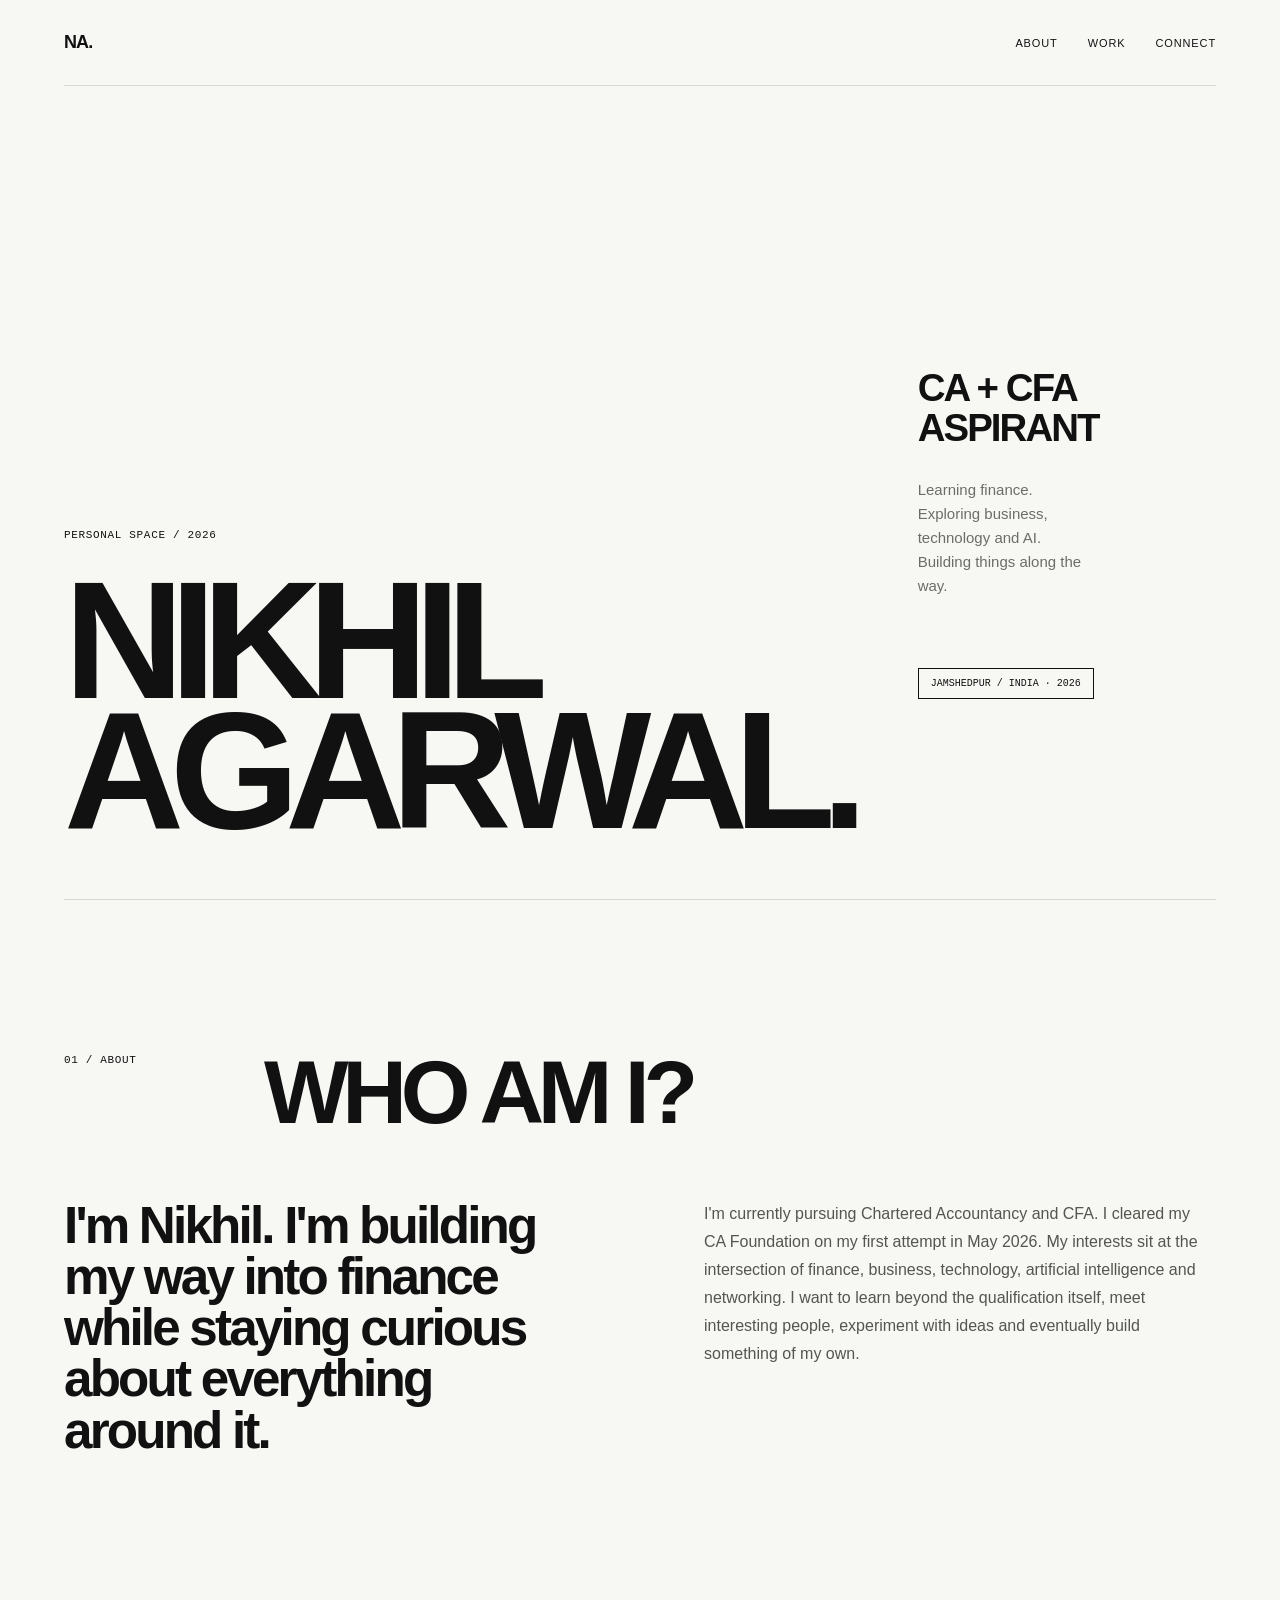
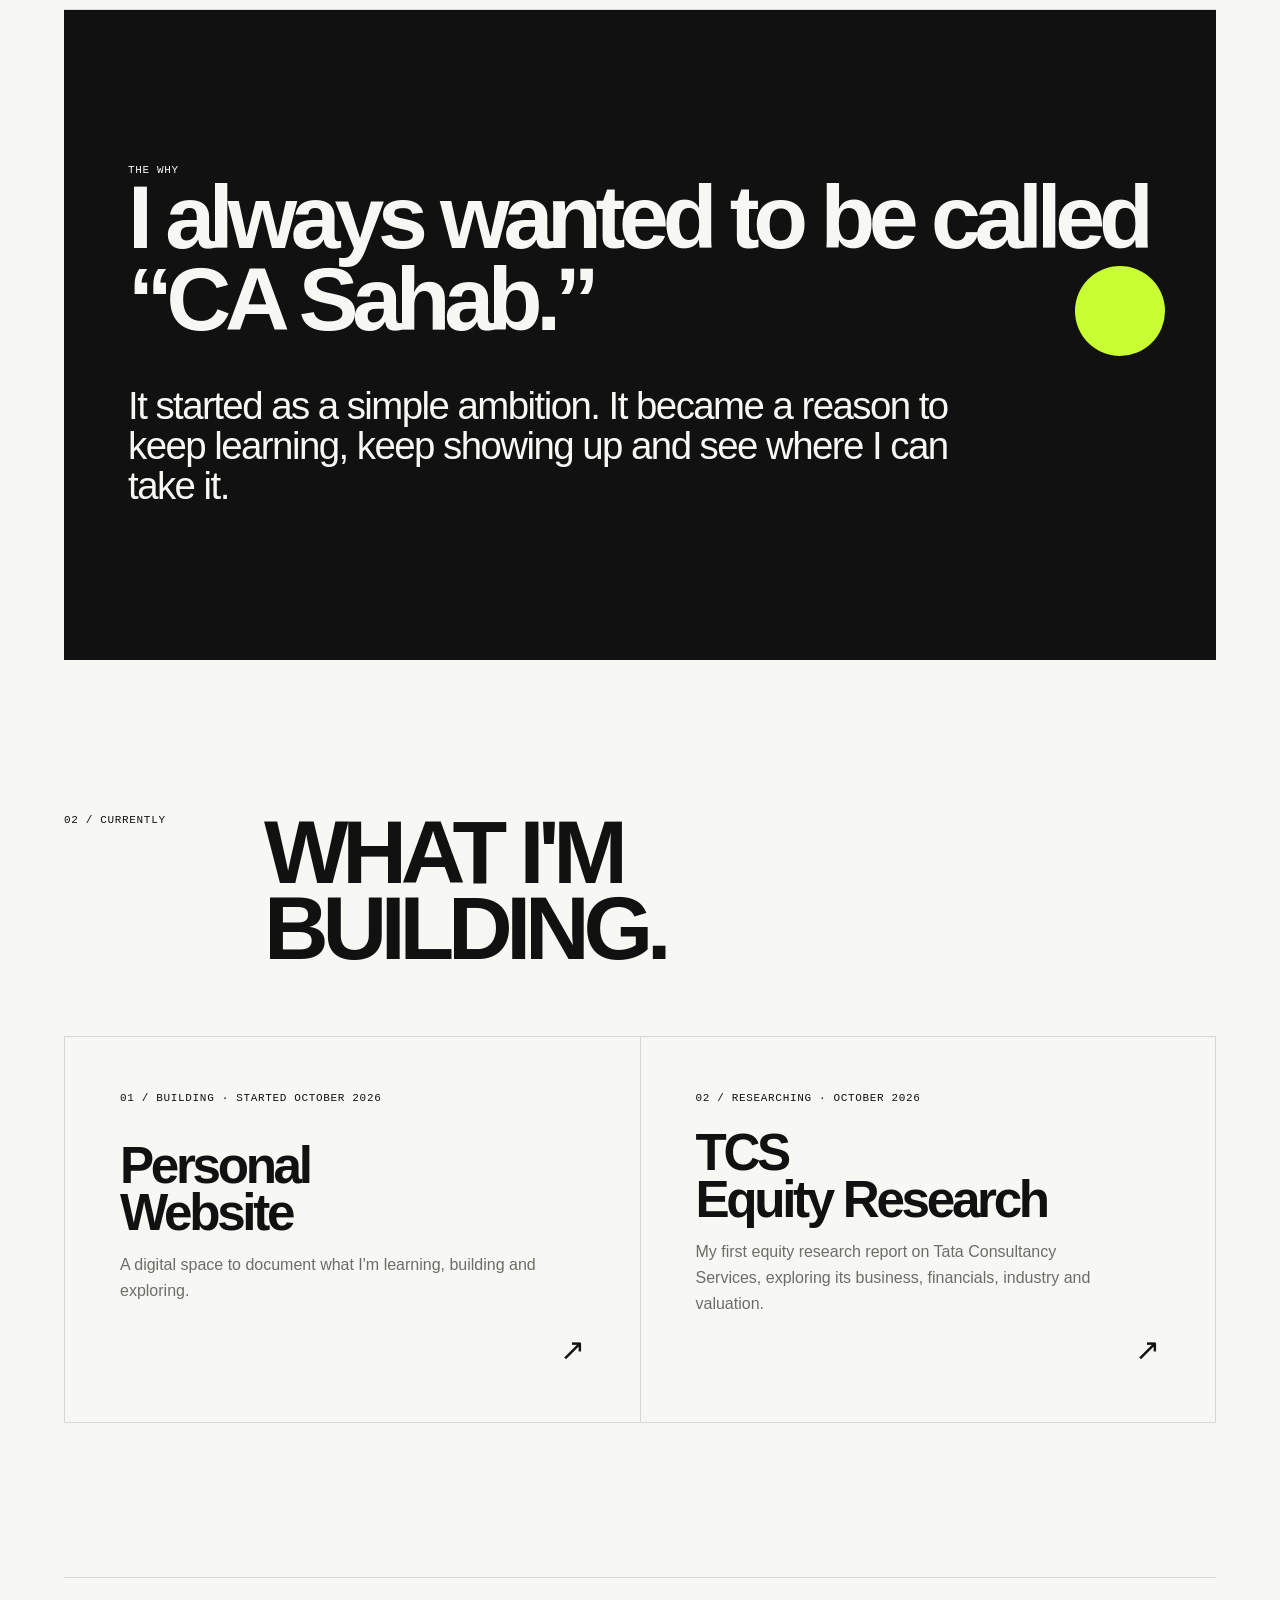
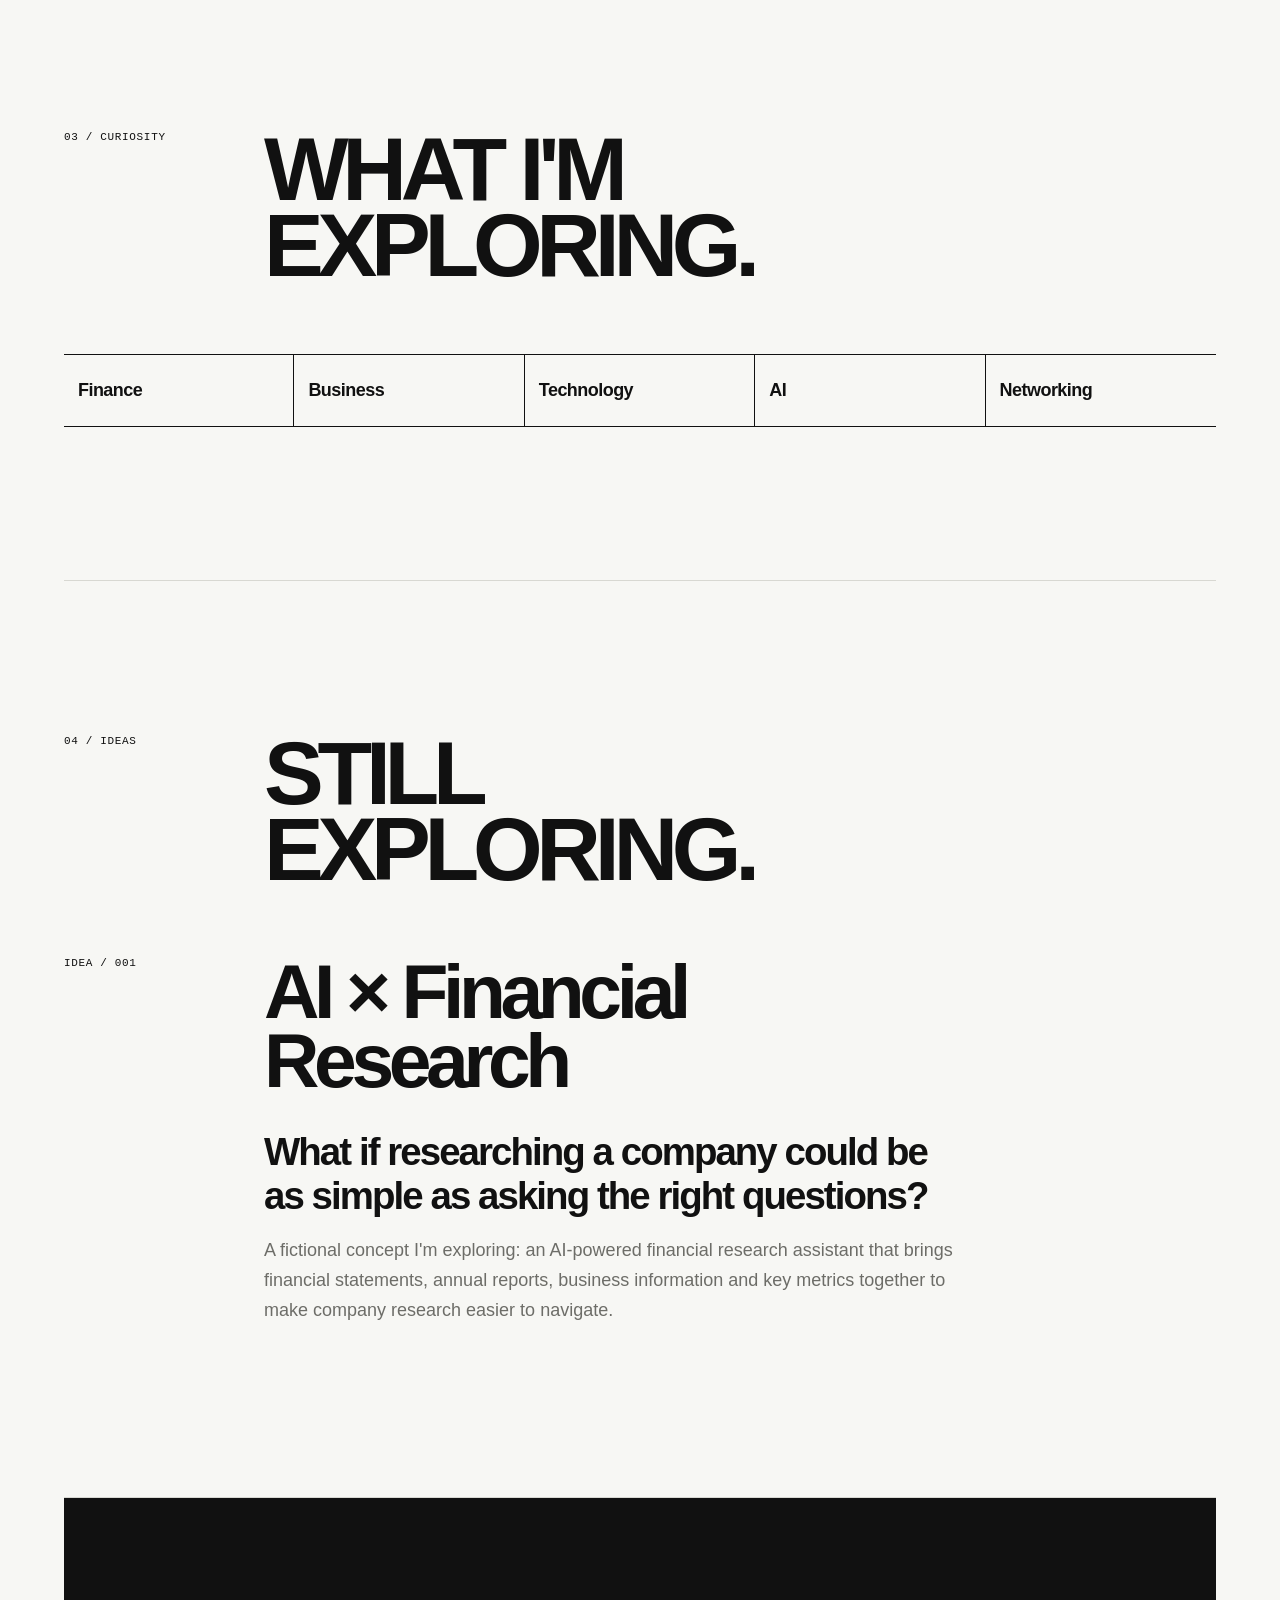
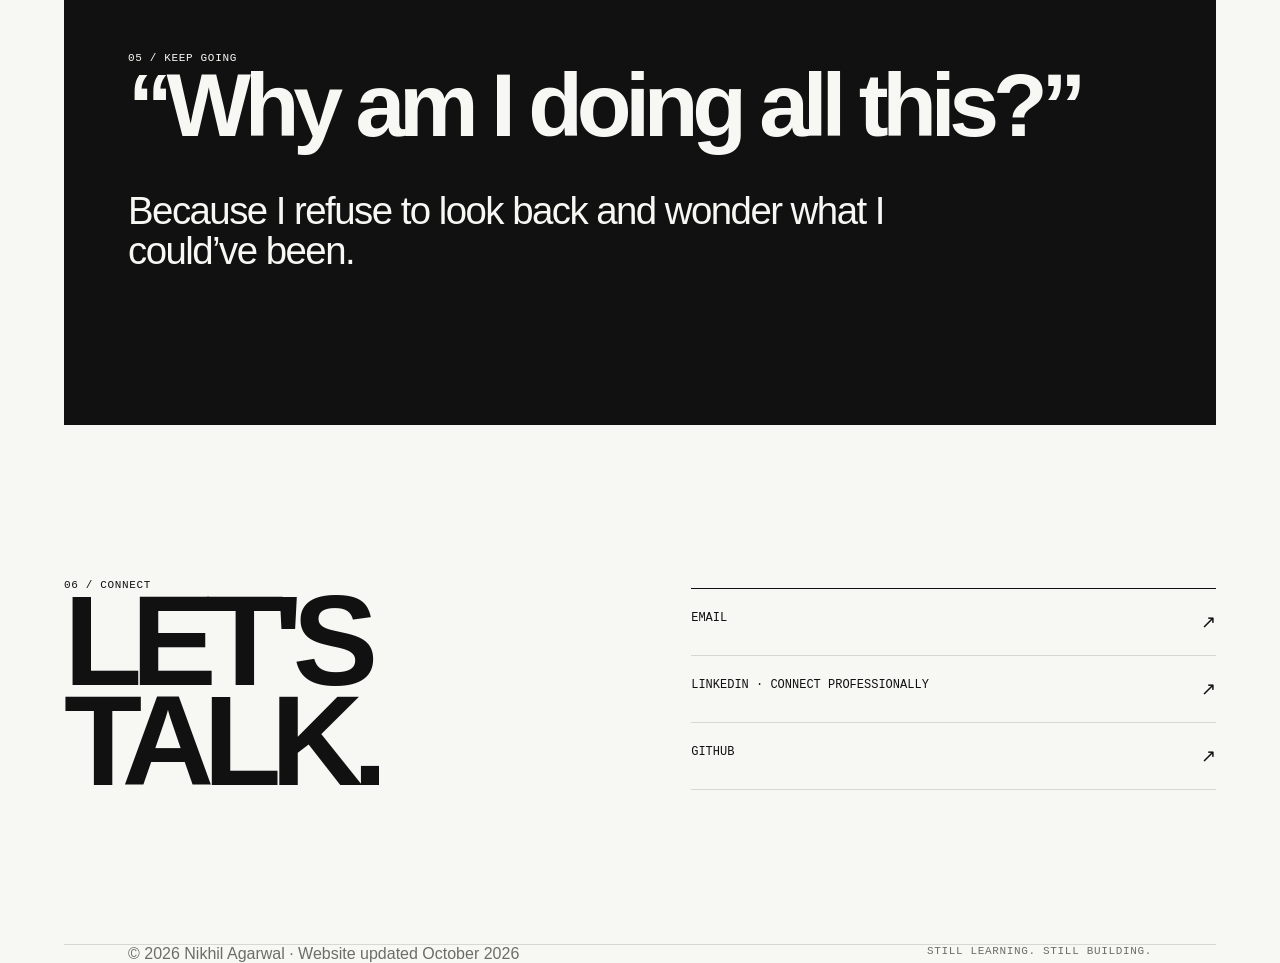
==== commit f51e1d4a: "Add files via upload" ====
--- a/index.html
+++ b/index.html
@@ -24,7 +24,7 @@
 .idea{display:grid;grid-template-columns:150px 1fr;gap:50px}.idea h3{font-size:clamp(42px,6vw,85px);line-height:.9;letter-spacing:-.07em;margin:0 0 35px}.idea p{font-size:18px;line-height:1.65;color:var(--muted);max-width:700px}.idea-question{font-size:clamp(25px,3vw,42px);font-weight:700;letter-spacing:-.05em;max-width:700px}
 .connect{display:grid;grid-template-columns:1fr 1fr;gap:8vw;align-items:end}.connect h2{font-size:clamp(60px,10vw,145px);line-height:.78;letter-spacing:-.085em;margin:0}.links{display:flex;flex-direction:column;border-top:1px solid var(--ink)}.links a{padding:22px 0;border-bottom:1px solid var(--line);display:flex;justify-content:space-between;text-transform:uppercase;font-family:"Courier New",monospace;font-size:12px}.links a span:last-child{font-size:18px}
 footer{padding:30px 0;display:flex;justify-content:space-between;color:var(--muted)}
-@media(max-width:800px){.nav{gap:13px}.nav a:nth-child(2){display:none}.hero{grid-template-columns:1fr;min-height:auto;padding:13vh 0 10vh}.hero-right{padding:70px 0 0}.section-head,.about-grid,.current,.connect,.idea{grid-template-columns:1fr;gap:35px}.section-head{margin-bottom:45px}.explore-grid{grid-template-columns:1fr 1fr}.explore-grid div:nth-child(2n){border-right:0}.item{min-height:280px;padding:35px}.quote .mark{width:50px;height:50px}.connect h2{margin-bottom:40px}footer{font-size:10px}}
+@media(max-width:800px){body{overflow-x:hidden}.nav{gap:13px}.nav a:nth-child(2){display:none}.hero{grid-template-columns:1fr;min-height:auto;padding:13vh 0 10vh}.hero-right{padding:55px 0 0}.hero-right p{font-size:15px;max-width:100%}.stamp{margin-top:35px}.section-head,.about-grid,.current,.connect,.idea{grid-template-columns:1fr;gap:35px}.section-head{margin-bottom:45px}.explore-grid{grid-template-columns:1fr 1fr}.explore-grid div:nth-child(2n){border-right:0}.item{min-height:250px;padding:30px}.item h3{font-size:clamp(32px,10vw,48px)}.quote .mark{width:50px;height:50px}.connect h2{margin-bottom:40px}footer{font-size:10px}}
 </style>
 </head>
 <body>
@@ -69,8 +69,8 @@
 <section class="section" id="work">
 <div class="section-head"><div class="mono">02 / Currently</div><h2>WHAT I'M<br>BUILDING.</h2></div>
 <div class="current">
-<article class="item"><div class="mono">01 / Building</div><div><h3>Personal<br>Website</h3><p>A digital space to document what I'm learning, building and exploring.</p></div><div class="arrow">↗</div></article>
-<article class="item"><div class="mono">02 / Researching</div><div><h3>TCS<br>Equity Research</h3><p>My first equity research report on Tata Consultancy Services, exploring its business, financials, industry and valuation.</p></div><div class="arrow">↗</div></article>
+<article class="item"><div class="mono">01 / Building · Started October 2026</div><div><h3>Personal<br>Website</h3><p>A digital space to document what I'm learning, building and exploring.</p></div><div class="arrow">↗</div></article>
+<article class="item"><div class="mono">02 / Researching · October 2026</div><div><h3>TCS<br>Equity Research</h3><p>My first equity research report on Tata Consultancy Services, exploring its business, financials, industry and valuation.</p></div><div class="arrow">↗</div></article>
 </div>
 </section>
 
@@ -106,14 +106,14 @@
 <div><div class="mono">06 / Connect</div><h2>LET'S<br>TALK.</h2></div>
 <div class="links">
 <a href="mailto:workwithnikhil.ag56@gmail.com"><span>Email</span><span>↗</span></a>
-<a href="https://www.linkedin.com/in/nikhil-agarwal-59b425288" target="_blank" rel="noopener"><span>LinkedIn</span><span>↗</span></a>
+<a href="https://www.linkedin.com/in/nikhil-agarwal-59b425288" target="_blank" rel="noopener"><span>LinkedIn · Connect professionally</span><span>↗</span></a>
 <a href="https://github.com/canikhilagarwal56" target="_blank" rel="noopener"><span>GitHub</span><span>↗</span></a>
 </div>
 </div>
 </section>
 </main>
 
-<footer class="wrap"><span>© 2026 Nikhil Agarwal</span><span class="mono">Still learning. Still building.</span></footer>
+<footer class="wrap"><span>© 2026 Nikhil Agarwal · Website updated October 2026</span><span class="mono">Still learning. Still building.</span></footer>
 </div>
 </body>
-</html>
+</html>
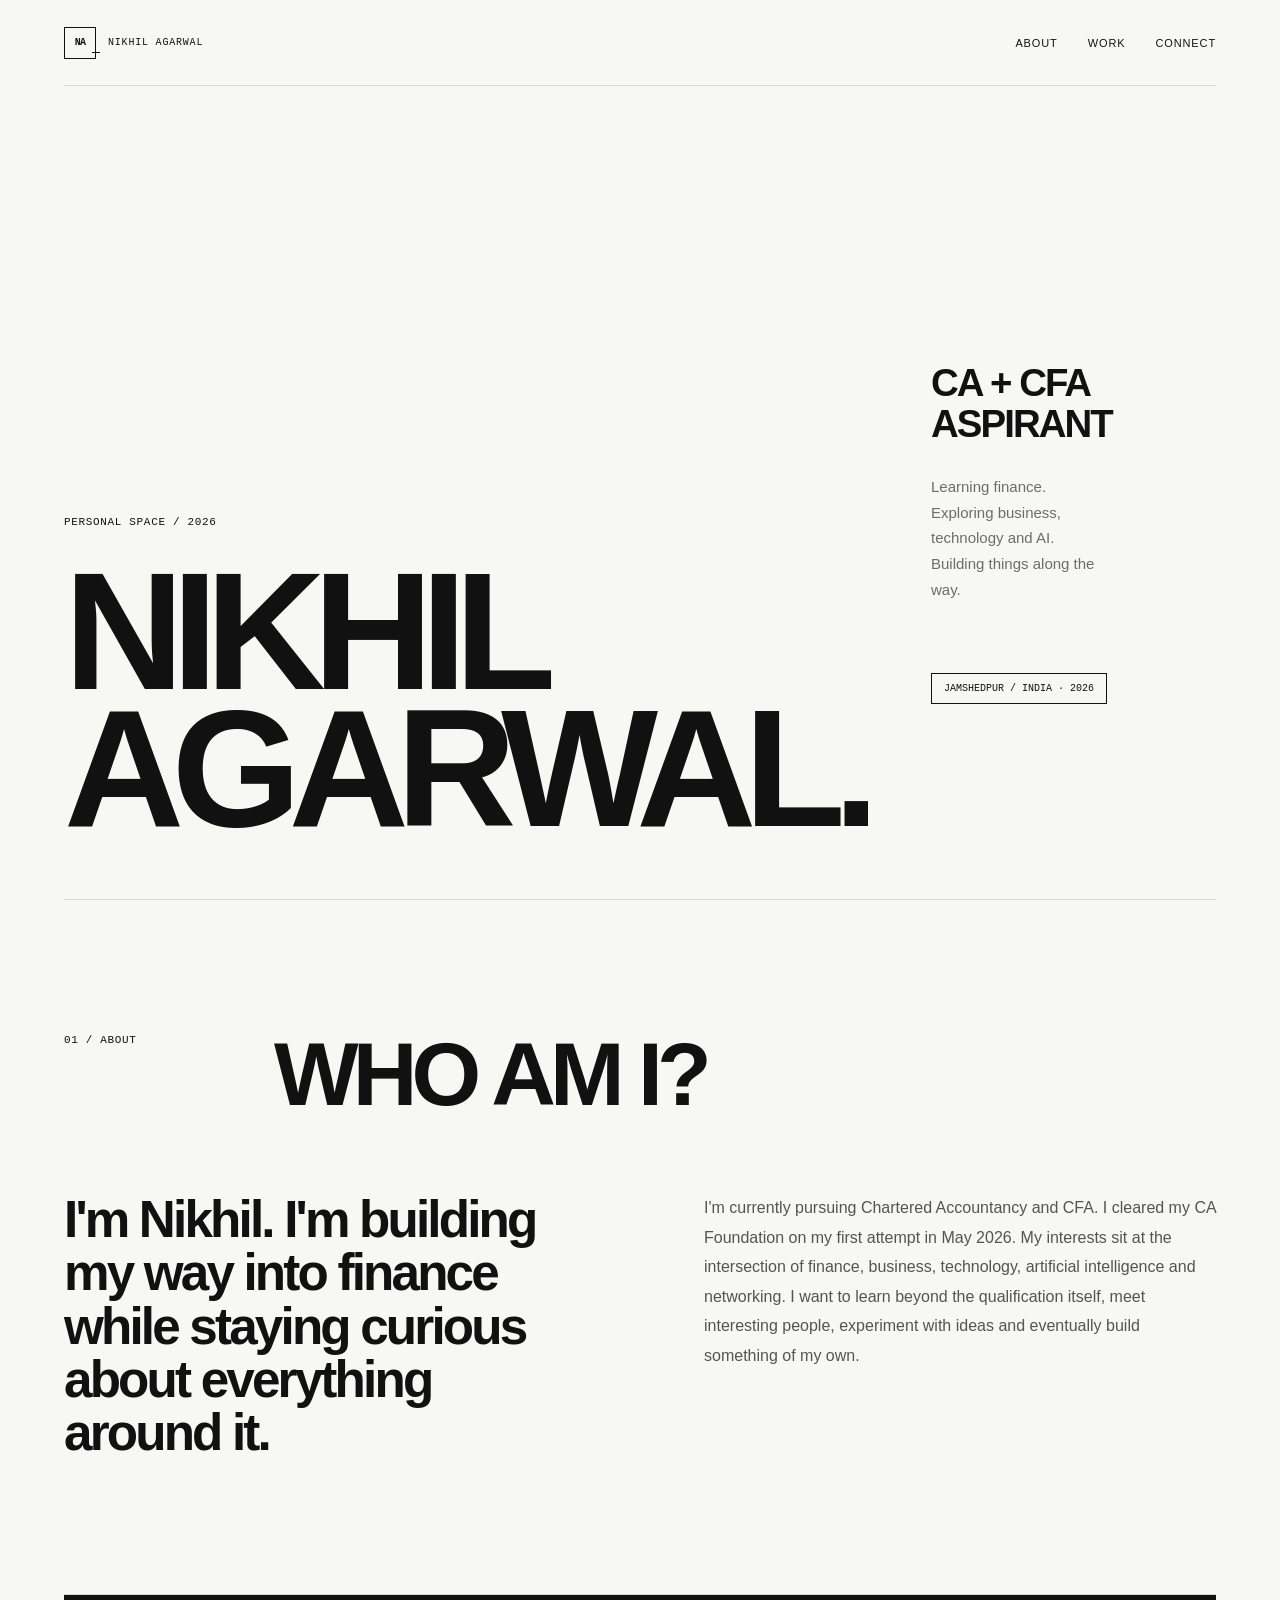
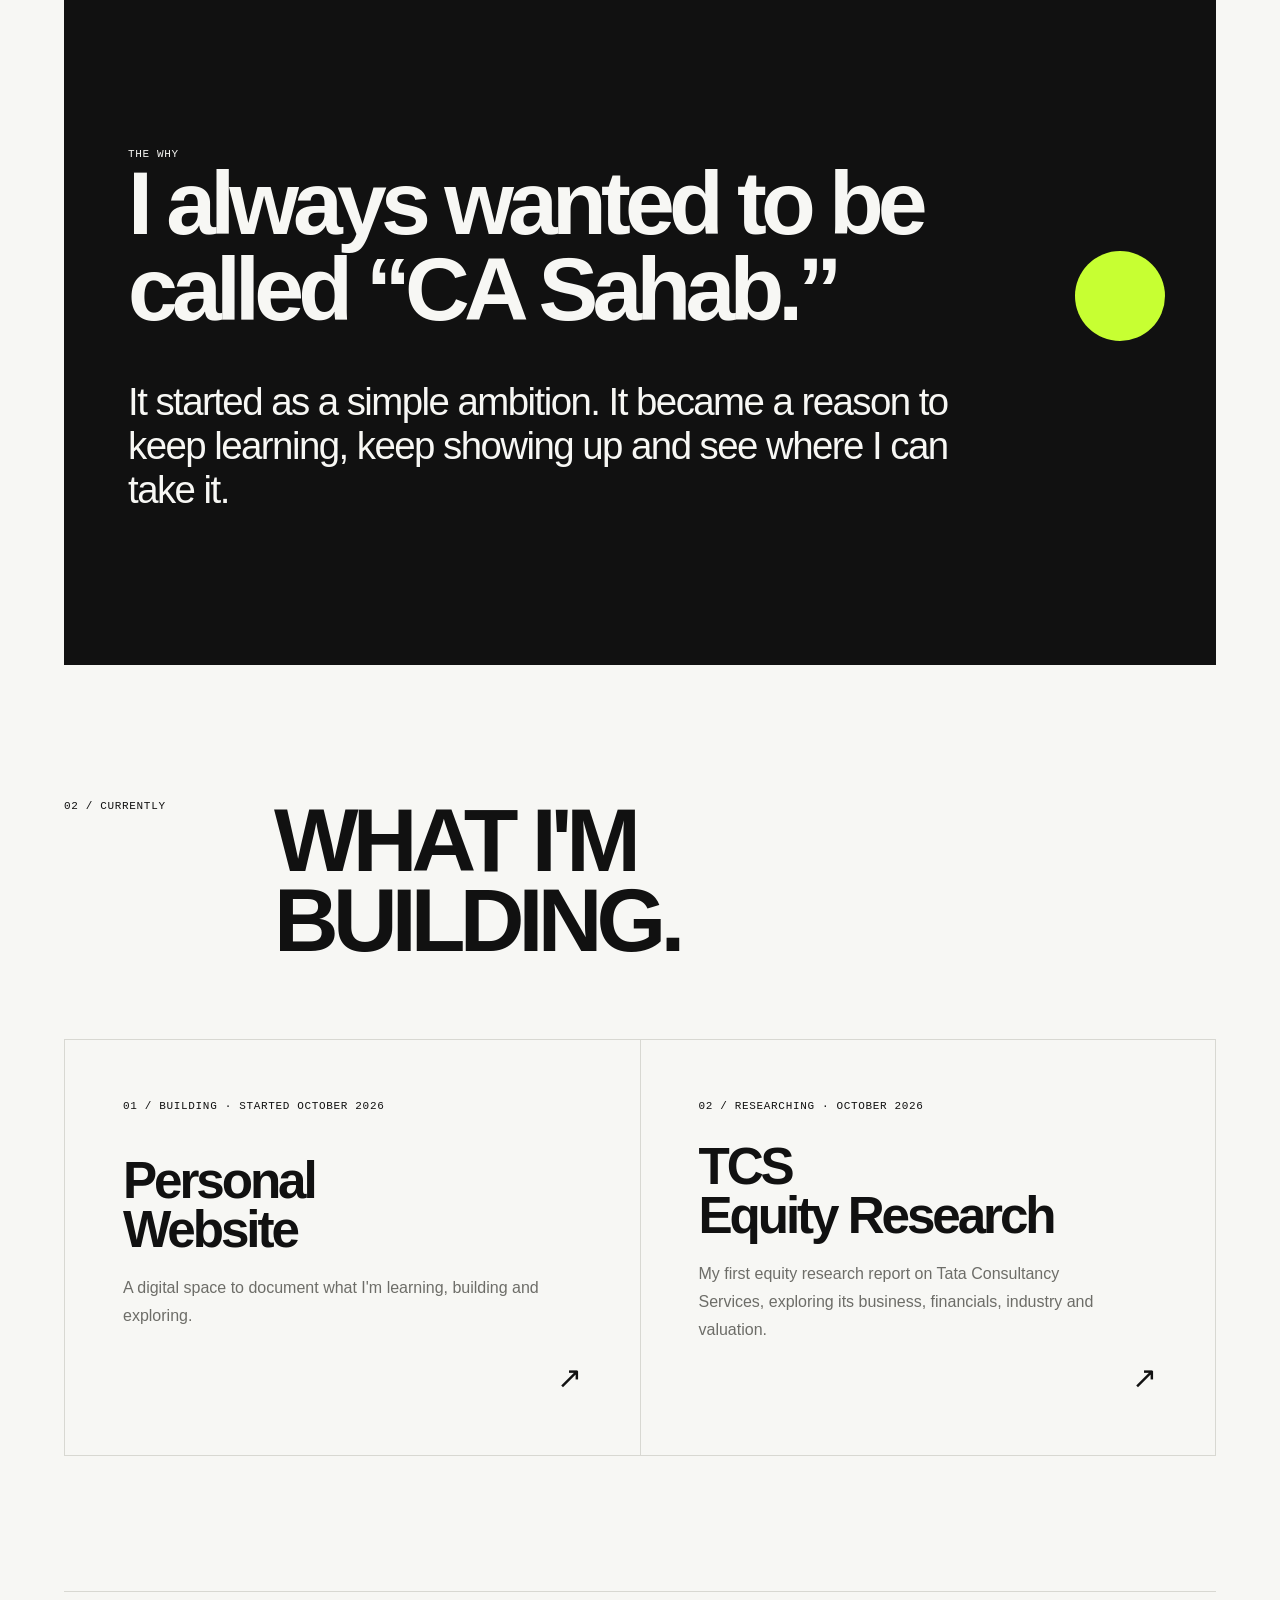
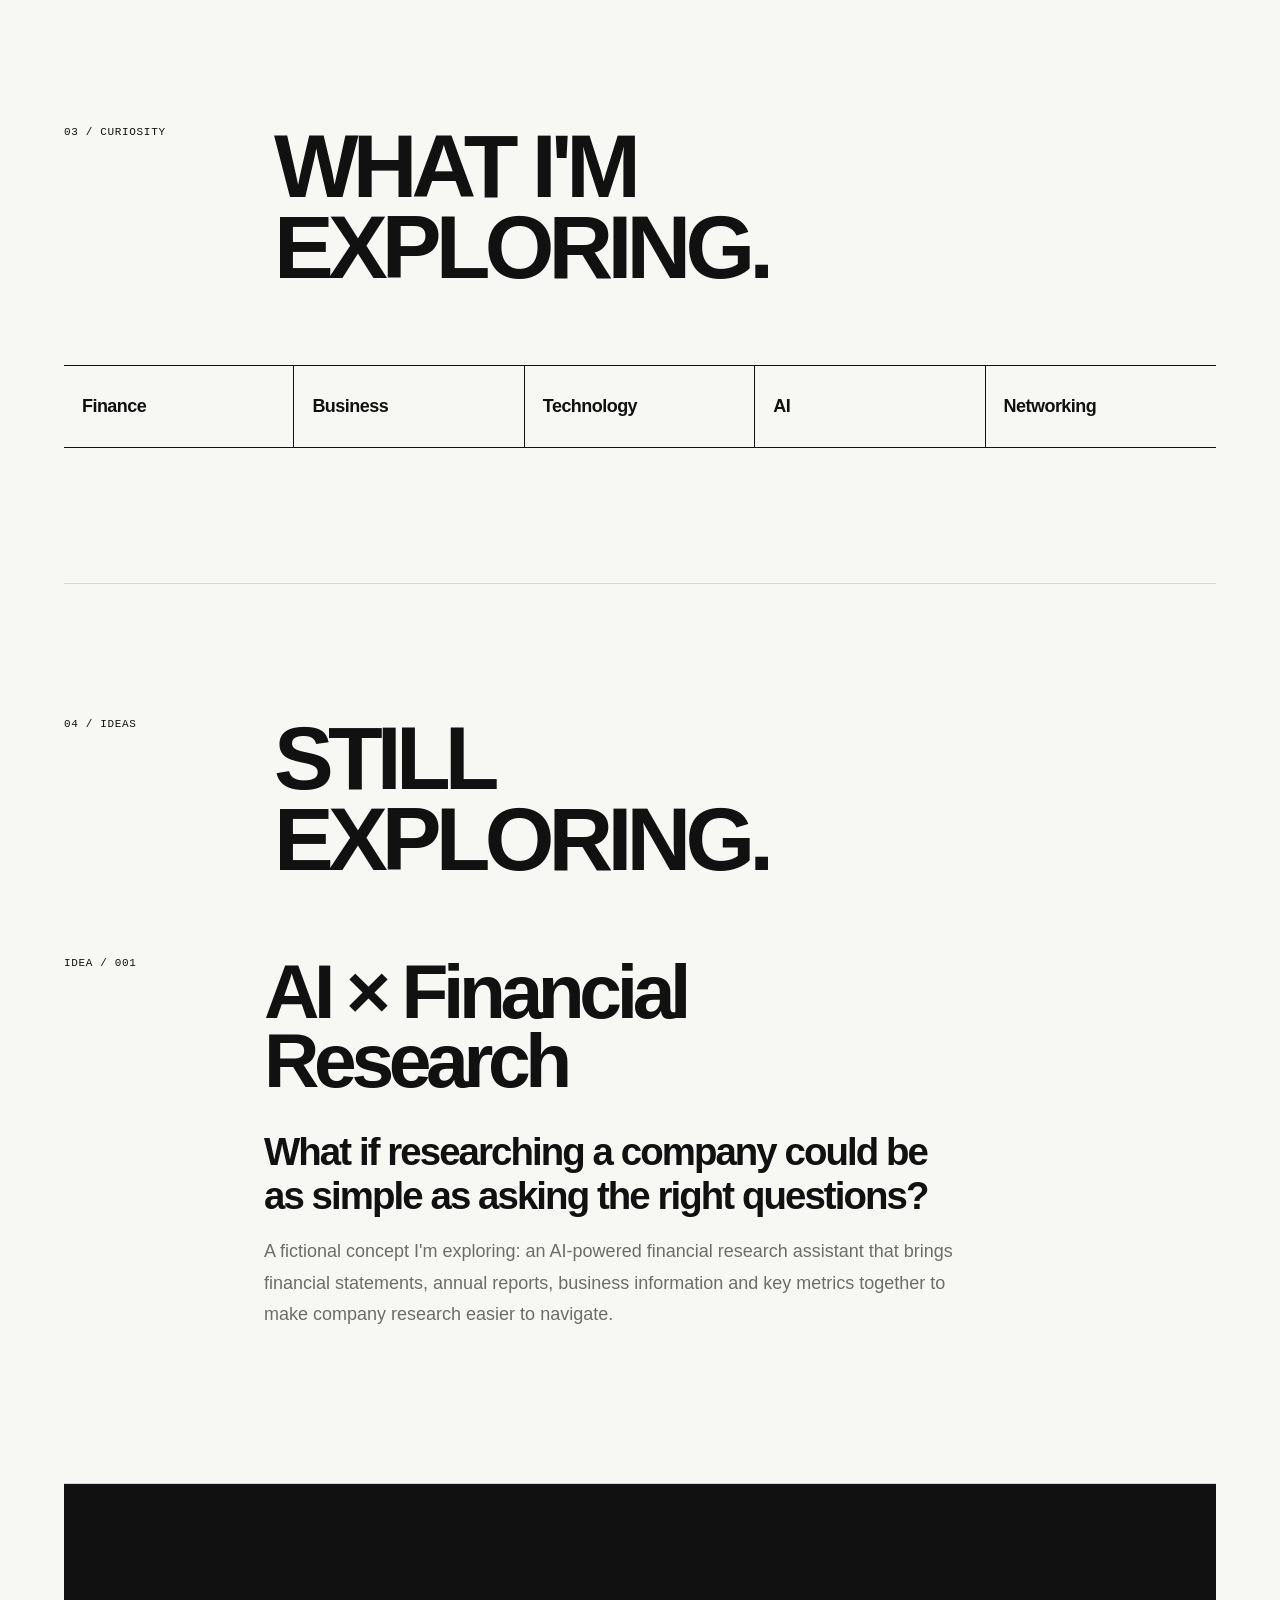
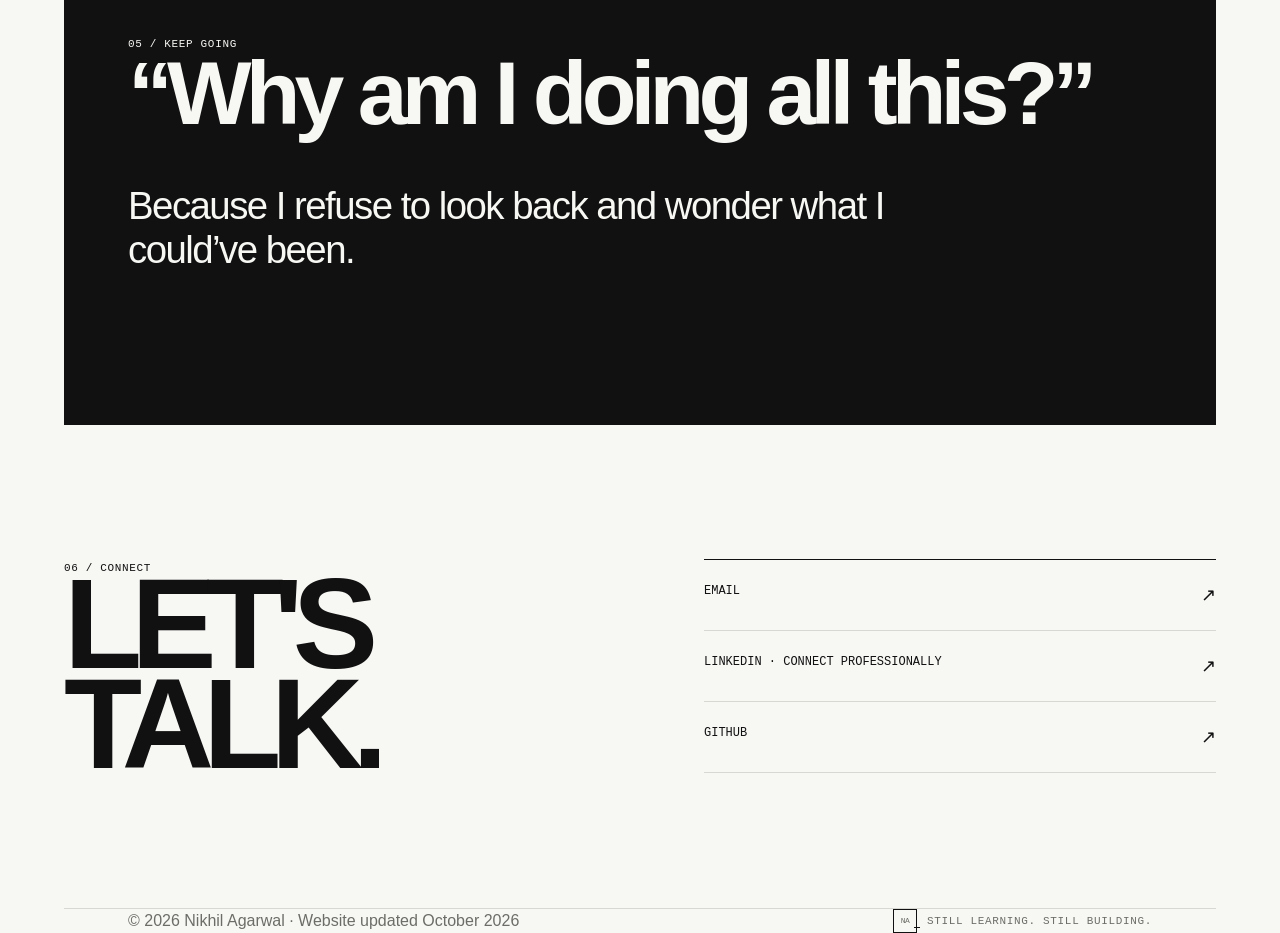
==== commit c269ceb0: "Add files via upload" ====
--- a/index.html
+++ b/index.html
@@ -3,34 +3,34 @@
 <head>
 <meta charset="utf-8">
 <meta name="viewport" content="width=device-width, initial-scale=1">
-<meta name="description" content="Nikhil Agarwal — CA & CFA aspirant exploring finance, business, technology and AI.">
-<title>Nikhil Agarwal — CA & CFA Aspirant</title>
+<meta name="description" content="Nikhil Agarwal, CA & CFA aspirant exploring finance, business, technology and AI.">
+<title>Nikhil Agarwal | CA & CFA Aspirant</title>
 <style>
-:root{--bg:#f7f7f4;--ink:#111;--muted:#6d6d68;--line:#d8d8d2;--accent:#c7ff32;--max:1380px}
-*{box-sizing:border-box}html{scroll-behavior:smooth}body{margin:0;background:var(--bg);color:var(--ink);font-family:Arial,Helvetica,sans-serif}
+:root{--bg:#f7f7f4;--ink:#111;--muted:#6d6d68;--line:#d8d8d2;--accent:#c7ff32;--max:1380px;--measure:680px}
+*{box-sizing:border-box}html{scroll-behavior:smooth}body{margin:0;background:var(--bg);color:var(--ink);font-family:"Helvetica Neue",Arial,Helvetica,sans-serif;-webkit-font-smoothing:antialiased;text-rendering:optimizeLegibility}
 a{color:inherit;text-decoration:none}.wrap{max-width:var(--max);margin:auto;padding:0 5vw}
 .mono{font-family:"Courier New",monospace;text-transform:uppercase;letter-spacing:.06em;font-size:11px}
 header{height:86px;display:flex;align-items:center;justify-content:space-between;border-bottom:1px solid var(--line)}
-.logo{font-weight:800;letter-spacing:-.05em;font-size:18px}.nav{display:flex;gap:30px}.nav a{font-size:11px;text-transform:uppercase;letter-spacing:.08em}
+.logo{display:flex;align-items:center;gap:12px;font-weight:800;letter-spacing:-.05em;font-size:18px}.logo-mark{width:32px;height:32px;border:1px solid var(--ink);display:grid;place-items:center;font-family:"Courier New",monospace;font-size:10px;letter-spacing:-.08em;position:relative;line-height:1}.logo-mark:after{content:"";position:absolute;width:8px;height:1px;background:var(--ink);right:-5px;bottom:5px}.logo-name{font-family:"Courier New",monospace;font-size:10px;text-transform:uppercase;letter-spacing:.08em;font-weight:400}.nav{display:flex;gap:30px}.nav a{font-size:11px;text-transform:uppercase;letter-spacing:.08em}
 .hero{min-height:calc(100vh - 86px);display:grid;grid-template-columns:1.35fr .65fr;align-items:end;padding:9vh 0 7vh;border-bottom:1px solid var(--line)}
-.kicker{margin-bottom:35px}.hero h1{font-size:clamp(70px,13vw,190px);line-height:.78;letter-spacing:-.085em;margin:0;font-weight:800}
+.kicker{margin-bottom:35px}.hero h1{font-size:clamp(70px,13vw,190px);line-height:.82;letter-spacing:-.075em;margin:0;font-weight:800}
 .hero-right{align-self:center;padding:5vw 0 0 5vw}.hero-right .role{font-size:clamp(22px,3vw,44px);line-height:1.05;font-weight:700;letter-spacing:-.05em;margin-bottom:30px}
-.hero-right p{max-width:370px;color:var(--muted);line-height:1.6;font-size:15px}.stamp{margin-top:55px;display:inline-block;border:1px solid var(--ink);padding:9px 12px;font-family:"Courier New",monospace;font-size:10px}
-.section{padding:12vw 0;border-bottom:1px solid var(--line)}.section-head{display:grid;grid-template-columns:160px 1fr;gap:40px;margin-bottom:70px}.section-head h2{font-size:clamp(45px,7vw,100px);line-height:.85;letter-spacing:-.07em;margin:0}
-.about-grid{display:grid;grid-template-columns:1fr 1fr;gap:10vw}.about-lead{font-size:clamp(30px,4vw,58px);line-height:1;letter-spacing:-.055em;font-weight:700}.body{max-width:510px;color:#55554f;font-size:16px;line-height:1.75}
-.quote{padding:12vw 0;background:var(--ink);color:var(--bg);position:relative;overflow:hidden}.quote .wrap{position:relative}.quote .q{font-size:clamp(42px,7vw,100px);line-height:.92;letter-spacing:-.07em;font-weight:800;max-width:1100px}.quote .answer{margin-top:45px;font-size:clamp(22px,3vw,42px);line-height:1.05;letter-spacing:-.04em;max-width:850px}.quote .mark{position:absolute;right:4vw;top:8vw;width:90px;height:90px;background:var(--accent);border-radius:50%}
-.current{display:grid;grid-template-columns:1fr 1fr;gap:1px;background:var(--line);border:1px solid var(--line)}.item{background:var(--bg);padding:55px;min-height:330px;display:flex;flex-direction:column;justify-content:space-between}.item .num{font-size:12px}.item h3{font-size:clamp(35px,4vw,62px);line-height:.92;letter-spacing:-.065em;margin:25px 0 15px}.item p{color:var(--muted);max-width:420px;line-height:1.6}.arrow{font-size:30px;align-self:flex-end}
-.explore-grid{display:grid;grid-template-columns:repeat(5,1fr);border-top:1px solid var(--ink);border-bottom:1px solid var(--ink)}.explore-grid div{padding:25px 14px;border-right:1px solid var(--ink);font-weight:700;font-size:18px;letter-spacing:-.03em}.explore-grid div:last-child{border-right:0}
-.idea{display:grid;grid-template-columns:150px 1fr;gap:50px}.idea h3{font-size:clamp(42px,6vw,85px);line-height:.9;letter-spacing:-.07em;margin:0 0 35px}.idea p{font-size:18px;line-height:1.65;color:var(--muted);max-width:700px}.idea-question{font-size:clamp(25px,3vw,42px);font-weight:700;letter-spacing:-.05em;max-width:700px}
-.connect{display:grid;grid-template-columns:1fr 1fr;gap:8vw;align-items:end}.connect h2{font-size:clamp(60px,10vw,145px);line-height:.78;letter-spacing:-.085em;margin:0}.links{display:flex;flex-direction:column;border-top:1px solid var(--ink)}.links a{padding:22px 0;border-bottom:1px solid var(--line);display:flex;justify-content:space-between;text-transform:uppercase;font-family:"Courier New",monospace;font-size:12px}.links a span:last-child{font-size:18px}
-footer{padding:30px 0;display:flex;justify-content:space-between;color:var(--muted)}
-@media(max-width:800px){body{overflow-x:hidden}.nav{gap:13px}.nav a:nth-child(2){display:none}.hero{grid-template-columns:1fr;min-height:auto;padding:13vh 0 10vh}.hero-right{padding:55px 0 0}.hero-right p{font-size:15px;max-width:100%}.stamp{margin-top:35px}.section-head,.about-grid,.current,.connect,.idea{grid-template-columns:1fr;gap:35px}.section-head{margin-bottom:45px}.explore-grid{grid-template-columns:1fr 1fr}.explore-grid div:nth-child(2n){border-right:0}.item{min-height:250px;padding:30px}.item h3{font-size:clamp(32px,10vw,48px)}.quote .mark{width:50px;height:50px}.connect h2{margin-bottom:40px}footer{font-size:10px}}
+.hero-right p{max-width:370px;color:var(--muted);line-height:1.72;font-size:15px}.stamp{margin-top:55px;display:inline-block;border:1px solid var(--ink);padding:9px 12px;font-family:"Courier New",monospace;font-size:10px}
+.section{padding:10.5vw 0;border-bottom:1px solid var(--line)}.section-head{display:grid;grid-template-columns:160px 1fr;gap:50px;margin-bottom:78px}.section-head h2{font-size:clamp(45px,7vw,100px);line-height:.9;letter-spacing:-.065em;margin:0}
+.about-grid{display:grid;grid-template-columns:1fr 1fr;gap:10vw}.about-lead{font-size:clamp(30px,4vw,58px);line-height:1.04;letter-spacing:-.055em;font-weight:700}.body{max-width:var(--measure);color:#55554f;font-size:16px;line-height:1.85}
+.quote{padding:12vw 0;background:var(--ink);color:var(--bg);position:relative;overflow:hidden}.quote .wrap{position:relative}.quote .q{font-size:clamp(42px,7vw,100px);line-height:.96;letter-spacing:-.065em;font-weight:800;max-width:1000px}.quote .answer{margin-top:48px;font-size:clamp(22px,3vw,42px);line-height:1.14;letter-spacing:-.04em;max-width:850px}.quote .mark{position:absolute;right:4vw;top:8vw;width:90px;height:90px;background:var(--accent);border-radius:50%}
+.current{display:grid;grid-template-columns:1fr 1fr;gap:1px;background:var(--line);border:1px solid var(--line)}.item{background:var(--bg);padding:60px 58px;min-height:350px;display:flex;flex-direction:column;justify-content:space-between}.item .num{font-size:12px}.item h3{font-size:clamp(35px,4vw,62px);line-height:.96;letter-spacing:-.06em;margin:30px 0 20px}.item p{color:var(--muted);max-width:420px;line-height:1.75}.arrow{font-size:30px;align-self:flex-end}
+.explore-grid{display:grid;grid-template-columns:repeat(5,1fr);border-top:1px solid var(--ink);border-bottom:1px solid var(--ink)}.explore-grid div{padding:30px 18px;border-right:1px solid var(--ink);font-weight:700;font-size:18px;letter-spacing:-.03em}.explore-grid div:last-child{border-right:0}
+.idea{display:grid;grid-template-columns:150px 1fr;gap:50px}.idea h3{font-size:clamp(42px,6vw,85px);line-height:.9;letter-spacing:-.07em;margin:0 0 35px}.idea p{font-size:18px;line-height:1.75;color:var(--muted);max-width:700px}.idea-question{font-size:clamp(25px,3vw,42px);font-weight:700;letter-spacing:-.05em;max-width:700px}
+.connect{display:grid;grid-template-columns:1fr 1fr;gap:10vw;align-items:end}.connect h2{font-size:clamp(60px,10vw,145px);line-height:.78;letter-spacing:-.085em;margin:0}.links{display:flex;flex-direction:column;border-top:1px solid var(--ink)}.links a{padding:24px 0;border-bottom:1px solid var(--line);display:flex;justify-content:space-between;text-transform:uppercase;font-family:"Courier New",monospace;font-size:12px}.links a span:last-child{font-size:18px}
+footer{padding:34px 0;display:flex;justify-content:space-between;align-items:center;color:var(--muted)}.footer-signature{display:flex;align-items:center;gap:10px}.footer-signature .logo-mark{width:24px;height:24px;font-size:8px}.footer-signature .logo-mark:after{width:6px;right:-4px;bottom:4px}
+@media(max-width:800px){body{overflow-x:hidden}.nav{gap:13px}.nav a:nth-child(2){display:none}.logo-name{display:none}.hero{grid-template-columns:1fr;min-height:auto;padding:13vh 0 10vh}.hero-right{padding:55px 0 0}.hero-right p{font-size:15px;max-width:100%}.stamp{margin-top:35px}.section-head,.about-grid,.current,.connect,.idea{grid-template-columns:1fr;gap:35px}.section-head{margin-bottom:50px}.explore-grid{grid-template-columns:1fr 1fr}.explore-grid div:nth-child(2n){border-right:0}.item{min-height:250px;padding:34px 30px}.item h3{font-size:clamp(32px,10vw,48px)}.quote .mark{width:50px;height:50px}.connect h2{margin-bottom:40px}footer{font-size:10px}}
 </style>
 </head>
 <body>
 <div class="wrap">
 <header>
-<a class="logo" href="#">NA.</a>
+<a class="logo" href="#" aria-label="Nikhil Agarwal home"><span class="logo-mark">NA</span><span class="logo-name">Nikhil Agarwal</span></a>
 <nav class="nav">
 <a href="#about">About</a><a href="#work">Work</a><a href="#connect">Connect</a>
 </nav>
@@ -113,7 +113,7 @@
 </section>
 </main>
 
-<footer class="wrap"><span>© 2026 Nikhil Agarwal · Website updated October 2026</span><span class="mono">Still learning. Still building.</span></footer>
+<footer class="wrap"><span>© 2026 Nikhil Agarwal · Website updated October 2026</span><span class="footer-signature"><span class="logo-mark">NA</span><span class="mono">Still learning. Still building.</span></span></footer>
 </div>
 </body>
 </html>
